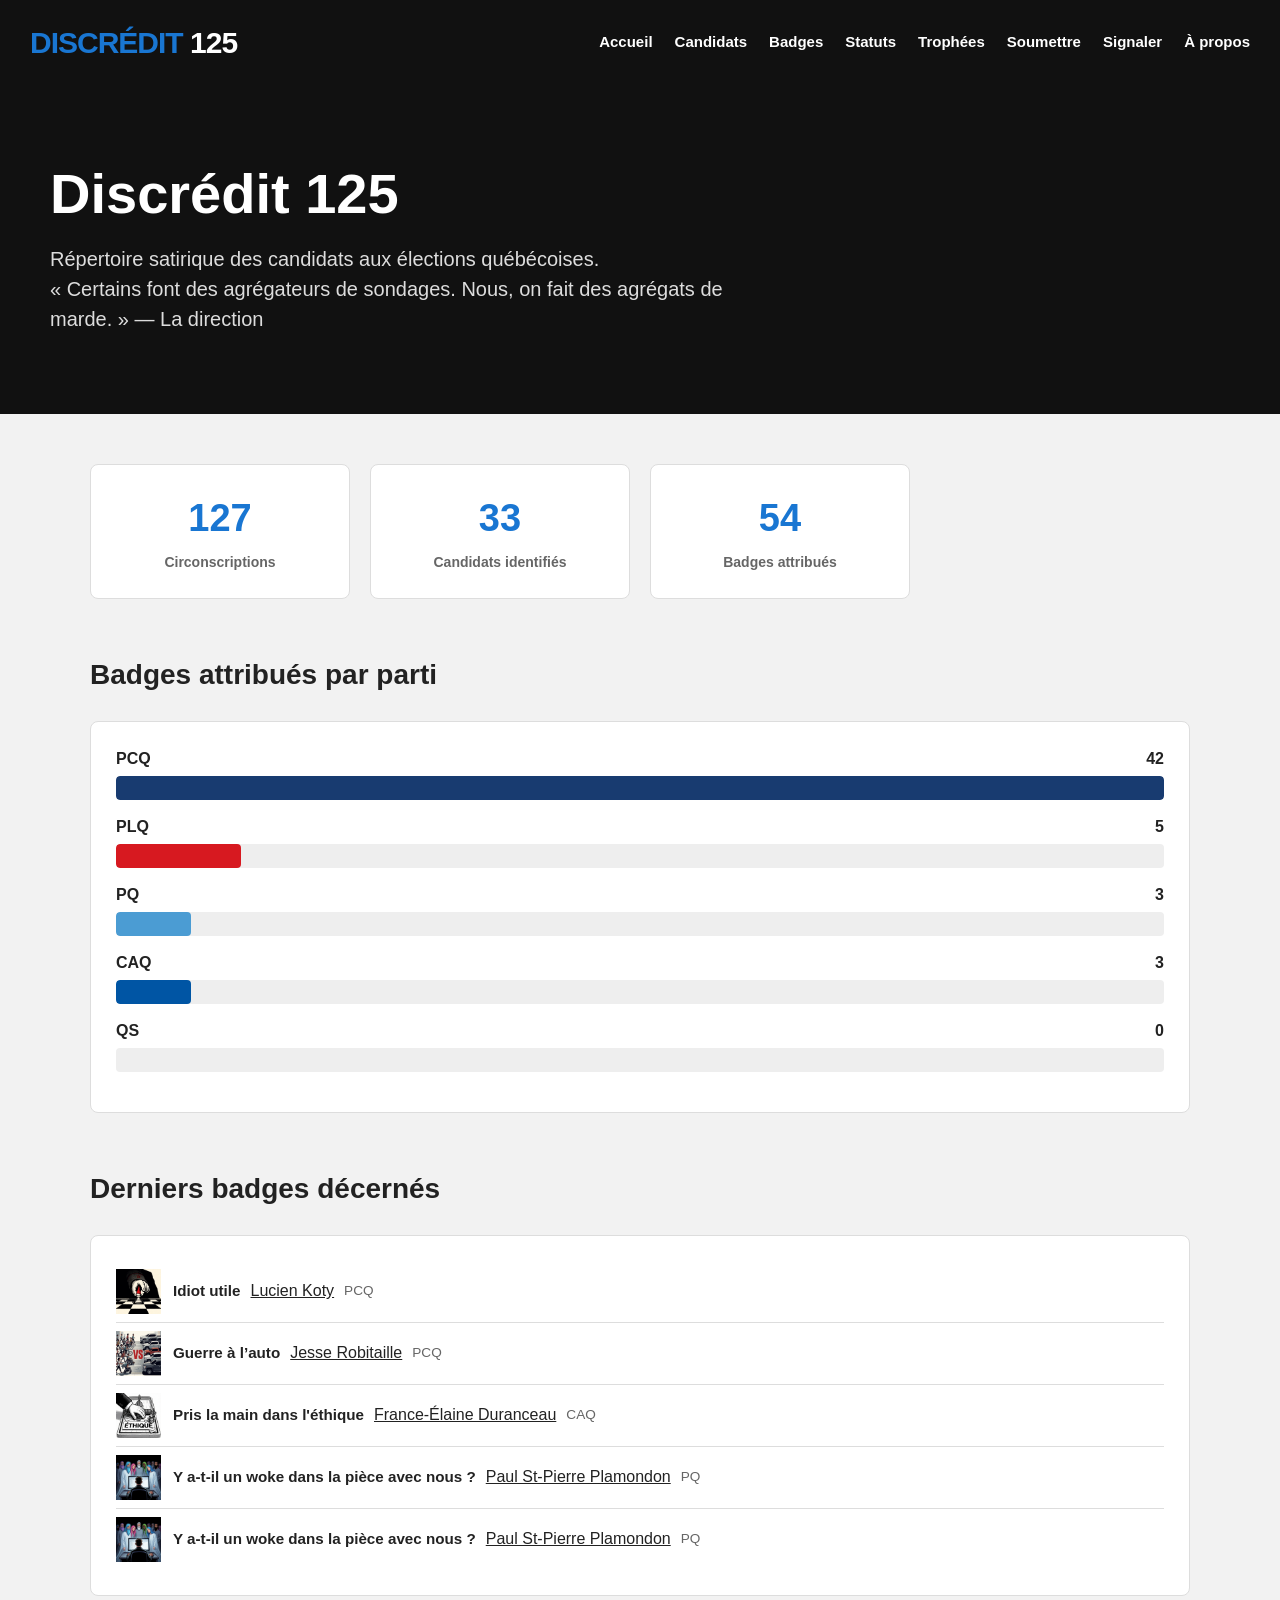
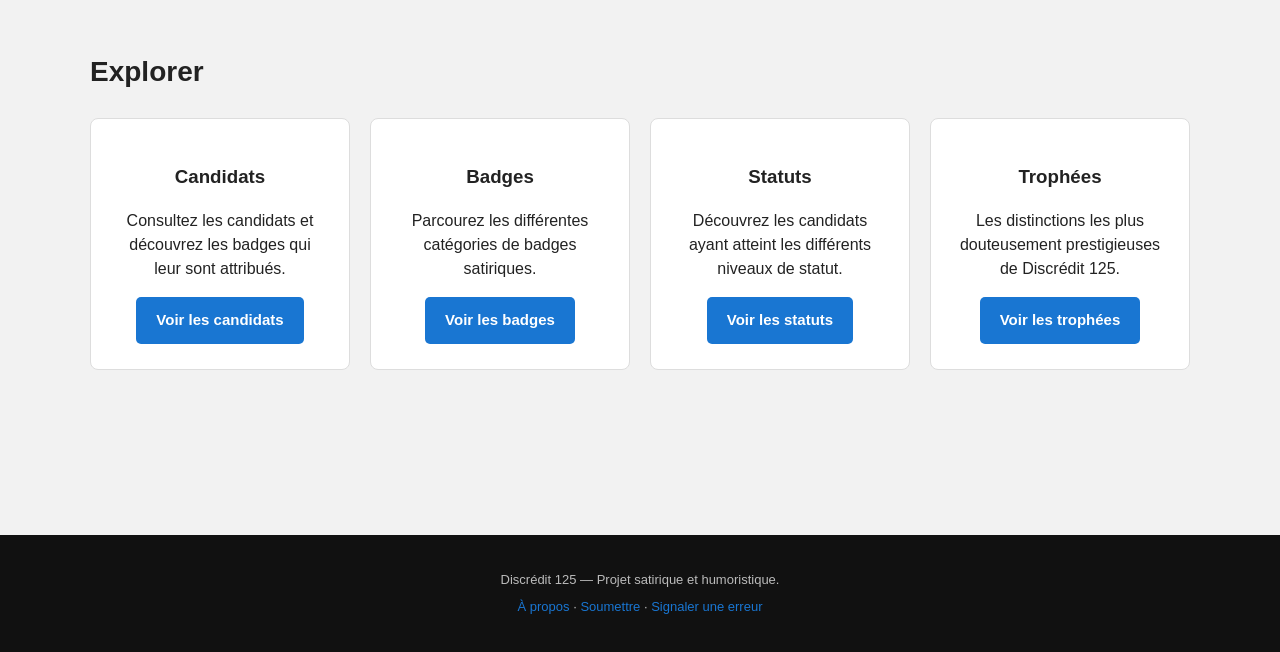
==== index.html @ d5fcb7d0 "Add files via upload" ====
<!DOCTYPE html>

<html lang="fr">

<head>
    <meta charset="UTF-8">
    <meta name="viewport" content="width=device-width, initial-scale=1.0">

    <title>Discrédit 125</title>

    <link rel="stylesheet" href="/styles.css">

    <style>

        .statut-modal {
            position: fixed;
            inset: 0;
            z-index: 1000;
            display: none;
            align-items: center;
            justify-content: center;
            padding: 20px;
            background: rgba(0, 0, 0, 0.75);
        }

        .statut-modal.active {
            display: flex;
        }

        .statut-modal-window {
            position: relative;
            width: min(1100px, 95vw);
            height: min(850px, 92vh);
            background: #fff;
            border-radius: 12px;
            overflow: hidden;
            box-shadow: 0 20px 60px rgba(0, 0, 0, 0.4);
        }

        .statut-modal-close {
            position: absolute;
            top: 10px;
            right: 10px;
            z-index: 10;
            width: 40px;
            height: 40px;
            border: none;
            border-radius: 50%;
            background: #fff;
            color: #111;
            font-size: 28px;
            line-height: 1;
            cursor: pointer;
            box-shadow: 0 2px 8px rgba(0, 0, 0, 0.25);
        }

        .statut-modal-close:hover {
            background: #eee;
        }

        #statut-modal-frame {
            width: 100%;
            height: 100%;
            border: none;
        }

        .hero-tagline {
            white-space: normal;
            overflow-wrap: anywhere;
        }

        /* DERNIERS BADGES */

        .recent-badge {
            display: flex;
            align-items: center;
            gap: 12px;
            padding: 8px 0;
            border-bottom: 1px solid #ddd;
        }

        .recent-badge:last-child {
            border-bottom: none;
        }

        .recent-badge-image {
            width: 45px;
            height: 45px;
            object-fit: contain;
            flex-shrink: 0;
            cursor: pointer;
        }

        .recent-badge-info {
            flex: 1;
            min-width: 0;
            display: flex;
            align-items: center;
            gap: 10px;
        }

        .recent-badge-name {
            font-weight: bold;
            font-size: 0.95rem;
            margin: 0;
            cursor: pointer;
        }

        .recent-badge-person {
            margin: 0;
        }

        .recent-badge-person a {
            cursor: pointer;
        }

        .recent-badge-party {
            color: #666;
            font-size: 0.85rem;
        }

        @media (max-width: 700px) {

            .statut-modal {
                padding: 10px;
            }

            .statut-modal-window {
                width: 100%;
                height: 95vh;
                border-radius: 8px;
            }

            .hero-tagline {
                white-space: normal;
                overflow-wrap: anywhere;
            }

            .recent-badge {
                gap: 10px;
            }

            .recent-badge-image {
                width: 40px;
                height: 40px;
            }

            .recent-badge-info {
                flex-wrap: wrap;
                gap: 3px 8px;
            }

        }

    </style>

</head>

<body>

<header class="site-header">

    <div class="header-inner">

        <a href="/" class="logo">
            DISCRÉDIT <span>125</span>
        </a>

        <nav class="main-nav">

            <a href="/">Accueil</a>
            <a href="/personnes.html">Candidats</a>
            <a href="/badges.html">Badges</a>
            <a href="/statuts.html">Statuts</a>
            <a href="/trophees.html">Trophées</a>
            <a href="/soumettre.html">Soumettre</a>
            <a href="/erreur.html">Signaler</a>
            <a href="/a-propos.html">À propos</a>

        </nav>

    </div>

</header>


<main>

<section class="hero">

    <div class="hero-inner">

        <h1>
            Discrédit <span>125</span>
        </h1>

        <p>
            Répertoire satirique des candidats aux élections québécoises.
        </p>

        <p class="hero-tagline">
            « Certains font des agrégateurs de sondages. Nous, on fait des agrégats de marde.&nbsp;» — La direction
        </p>

    </div>

</section>


<div class="container">

<section class="section">

    <div class="stats">

        <div class="stat-card">

            <div class="stat-number">
                127
            </div>

            <div class="stat-label">
                Circonscriptions
            </div>

        </div>


        <div class="stat-card">

            <div
                class="stat-number"
                id="candidate-count"
            >
                —
            </div>

            <div class="stat-label">
                Candidats identifiés
            </div>

        </div>


        <div class="stat-card">

            <div
                class="stat-number"
                id="badge-count"
            >
                —
            </div>

            <div class="stat-label">
                Badges attribués
            </div>

        </div>

    </div>

</section>


<section class="section">

    <h2 class="section-title">
        Badges attribués par parti
    </h2>

    <div class="chart-container">

        <div id="party-chart">
            Chargement des données…
        </div>

    </div>

</section>


<section class="section">

    <h2 class="section-title">
        Derniers badges décernés
    </h2>

    <div class="chart-container">

        <div id="recent-badges">
            Chargement des données…
        </div>

    </div>

</section>


<section class="section">

    <h2 class="section-title">
        Explorer
    </h2>


    <div class="stats">


        <div class="stat-card">

            <h3>
                Candidats
            </h3>

            <p>
                Consultez les candidats et découvrez les badges qui leur sont attribués.
            </p>

            <a
                href="/personnes.html"
                class="button"
            >
                Voir les candidats
            </a>

        </div>


        <div class="stat-card">

            <h3>
                Badges
            </h3>

            <p>
                Parcourez les différentes catégories de badges satiriques.
            </p>

            <a
                href="/badges.html"
                class="button"
            >
                Voir les badges
            </a>

        </div>


        <div class="stat-card">

            <h3>
                Statuts
            </h3>

            <p>
                Découvrez les candidats ayant atteint les différents niveaux de statut.
            </p>

            <a
                href="/statuts.html"
                class="button"
            >
                Voir les statuts
            </a>

        </div>


        <div class="stat-card">

            <h3>
                Trophées
            </h3>

            <p>
                Les distinctions les plus douteusement prestigieuses de Discrédit 125.
            </p>

            <a
                href="/trophees.html"
                class="button"
            >
                Voir les trophées
            </a>

        </div>


    </div>

</section>

</div>

</main>


<!-- FENÊTRE MODALE -->

<div
    id="statut-modal"
    class="statut-modal"
>

    <div class="statut-modal-window">

        <button
            id="statut-modal-close"
            class="statut-modal-close"
            aria-label="Fermer"
        >
            ×
        </button>

        <iframe
            id="statut-modal-frame"
            title="Détail du candidat"
        ></iframe>

    </div>

</div>


<footer>

    <p>
        Discrédit 125 — Projet satirique et humoristique.
    </p>

    <p>

        <a href="/a-propos.html">
            À propos
        </a>

        ·

        <a href="/soumettre.html">
            Soumettre
        </a>

        ·

        <a href="/erreur.html">
            Signaler une erreur
        </a>

    </p>

</footer>


<script>


/* =========================
   CHARGEMENT CSV
========================= */

async function chargerCSV(url) {

    const separateur =
        url.includes("?")
            ? "&"
            : "?";


    const urlFraiche =
        url +
        separateur +
        "t=" +
        Date.now();


    const response =
        await fetch(
            urlFraiche,
            {
                cache: "no-store"
            }
        );


    if (!response.ok) {

        throw new Error(
            "Impossible de charger " + url
        );

    }


    const texte =
        await response.text();


    return texte
        .replace(/^\uFEFF/, "")
        .trim()
        .split(/\r?\n/)
        .filter(
            ligne =>
                ligne.trim() !== ""
        );

}



function analyserCSV(lignes) {

    if (lignes.length === 0) {
        return [];
    }


    const entetes =
        lignes[0]
            .split(";")
            .map(
                entete =>
                    entete.trim()
            );


    return lignes
        .slice(1)
        .map(ligne => {

            const valeurs =
                ligne.split(";");


            const objet = {};


            entetes.forEach(
                (entete, index) => {

                    objet[entete] =
                        (
                            valeurs[index] || ""
                        ).trim();

                }
            );


            return objet;

        });

}



/* =========================
   STATUT GAME OVER
========================= */

function estGameOver(personne) {

    return (
        (
            personne.statut || ""
        )
            .trim()
            .toUpperCase()
            .includes("GAME OVER")
    );

}



/* =========================
   FENÊTRE MODALE
========================= */

function ouvrirPersonne(personneId) {

    if (!personneId) {
        return;
    }


    const modal =
        document.getElementById(
            "statut-modal"
        );


    const frame =
        document.getElementById(
            "statut-modal-frame"
        );


    frame.src =
        "/individus.html#" +
        encodeURIComponent(
            personneId
        );


    modal.classList.add(
        "active"
    );


    document.body.style.overflow =
        "hidden";

}



function fermerPersonne() {

    const modal =
        document.getElementById(
            "statut-modal"
        );


    const frame =
        document.getElementById(
            "statut-modal-frame"
        );


    modal.classList.remove(
        "active"
    );


    frame.src =
        "";


    document.body.style.overflow =
        "";

}



document
    .getElementById(
        "statut-modal-close"
    )
    .addEventListener(
        "click",
        fermerPersonne
    );


document
    .getElementById(
        "statut-modal"
    )
    .addEventListener(
        "click",
        function(event) {

            if (
                event.target === this
            ) {

                fermerPersonne();

            }

        }
    );


document.addEventListener(
    "keydown",
    function(event) {

        if (
            event.key === "Escape"
        ) {

            const modal =
                document.getElementById(
                    "statut-modal"
                );


            if (
                modal.classList.contains(
                    "active"
                )
            ) {

                fermerPersonne();

            }

        }

    }
);



/* =========================
   CHARGEMENT ACCUEIL
========================= */

async function chargerAccueil() {

    try {

        const [

            personnesLignes,
            badgesLignes,
            attributionsLignes,
            attributionSourcesLignes

        ] = await Promise.all([

            chargerCSV(
                "/data/personnes.csv"
            ),

            chargerCSV(
                "/data/badges.csv"
            ),

            chargerCSV(
                "/data/attributions.csv"
            ),

            chargerCSV(
                "/data/attributions_sources.csv"
            )

        ]);


        const personnes =
            analyserCSV(
                personnesLignes
            );


        const badges =
            analyserCSV(
                badgesLignes
            );


        const attributions =
            analyserCSV(
                attributionsLignes
            );


        const attributionSources =
            analyserCSV(
                attributionSourcesLignes
            );


        const personnesActives =
            personnes.filter(
                personne =>
                    !estGameOver(personne)
            );


        const personnesRetirees =
            personnes.filter(
                personne =>
                    estGameOver(personne)
            );


        const personnesIdentifieesIds =
            new Set();


        attributions.forEach(
            attribution => {

                const personneId =
                    (
                        attribution.personne_id || ""
                    ).trim();


                const badgeId =
                    (
                        attribution.badge_id || ""
                    ).trim();


                if (
                    personneId &&
                    badgeId
                ) {

                    personnesIdentifieesIds.add(
                        personneId
                    );

                }

            }
        );


        document.getElementById(
            "candidate-count"
        ).textContent =
            personnesIdentifieesIds.size;


        document.getElementById(
            "badge-count"
        ).textContent =
            new Set(
                attributions
                    .map(
                        attribution => {

                            const personneId =
                                (
                                    attribution.personne_id || ""
                                ).trim();


                            const badgeId =
                                (
                                    attribution.badge_id || ""
                                ).trim();


                            if (
                                !personneId ||
                                !badgeId
                            ) {

                                return null;

                            }


                            return (
                                personneId +
                                "|" +
                                badgeId
                            );

                        }
                    )
                    .filter(
                        valeur =>
                            valeur !== null
                    )
            ).size;


        afficherGraphiquePartis(
            personnesActives,
            attributions.filter(
                attribution => {

                    const personneId =
                        (
                            attribution.personne_id || ""
                        ).trim();


                    const badgeId =
                        (
                            attribution.badge_id || ""
                        ).trim();


                    return (
                        personneId &&
                        badgeId &&
                        personnesActives.some(
                            personne =>
                                (
                                    personne.personne_id || ""
                                ).trim() ===
                                personneId
                        )
                    );

                }
            )
        );


        afficherDerniersBadges(
            personnes,
            badges,
            attributionSources
        );


    } catch (erreur) {

        console.error(
            "Erreur accueil :",
            erreur
        );


        document.getElementById(
            "candidate-count"
        ).textContent =
            "—";


        document.getElementById(
            "badge-count"
        ).textContent =
            "—";


        document.getElementById(
            "party-chart"
        ).textContent =
            "Les statistiques sont temporairement indisponibles.";


        document.getElementById(
            "recent-badges"
        ).textContent =
            "Les derniers badges sont temporairement indisponibles.";

    }

}



/* =========================
   GRAPHIQUE DES PARTIS
========================= */

function afficherGraphiquePartis(
    personnes,
    attributions
) {

    const compteurs =
        {};


    personnes.forEach(
        personne => {

            const personneId =
                (
                    personne.personne_id || ""
                ).trim();


            if (personneId) {

                compteurs[personneId] =
                    0;

            }

        }
    );


    const badgesUniquesParPersonne =
        {};


    personnes.forEach(
        personne => {

            const personneId =
                (
                    personne.personne_id || ""
                ).trim();


            if (personneId) {

                badgesUniquesParPersonne[
                    personneId
                ] =
                    new Set();

            }

        }
    );


    attributions.forEach(
        attribution => {

            const personneId =
                (
                    attribution.personne_id || ""
                ).trim();


            const badgeId =
                (
                    attribution.badge_id || ""
                ).trim();


            if (
                Object.prototype.hasOwnProperty.call(
                    badgesUniquesParPersonne,
                    personneId
                ) &&
                badgeId
            ) {

                badgesUniquesParPersonne[
                    personneId
                ].add(
                    badgeId
                );

            }

        }
    );


    Object.keys(
        badgesUniquesParPersonne
    ).forEach(
        personneId => {

            compteurs[personneId] =
                badgesUniquesParPersonne[
                    personneId
                ].size;

        }
    );


    const parParti =
        {};


    personnes.forEach(
        personne => {

            const parti =
                (
                    personne.parti ||
                    "Autre"
                ).trim() ||
                "Autre";


            const personneId =
                (
                    personne.personne_id || ""
                ).trim();


            if (!parParti[parti]) {

                parParti[parti] =
                    0;

            }


            parParti[parti] +=
                compteurs[personneId] ||
                0;

        }
    );


    const conteneur =
        document.getElementById(
            "party-chart"
        );


    conteneur.innerHTML =
        "";


    const maximum =
        Math.max(
            ...Object.values(parParti),
            1
        );


    Object.entries(parParti)

        .sort(
            (a, b) =>
                b[1] - a[1]
        )

        .forEach(
            ([parti, total]) => {

                const ligne =
                    document.createElement(
                        "div"
                    );


                ligne.style.marginBottom =
                    "15px";


                const etiquette =
                    document.createElement(
                        "div"
                    );


                etiquette.style.display =
                    "flex";


                etiquette.style.justifyContent =
                    "space-between";


                etiquette.style.marginBottom =
                    "5px";


                etiquette.style.fontWeight =
                    "bold";


                const nomParti =
                    document.createElement(
                        "span"
                    );


                nomParti.textContent =
                    parti;


                const valeur =
                    document.createElement(
                        "span"
                    );


                valeur.textContent =
                    total;


                etiquette.appendChild(
                    nomParti
                );


                etiquette.appendChild(
                    valeur
                );


                const barreFond =
                    document.createElement(
                        "div"
                    );


                barreFond.style.width =
                    "100%";


                barreFond.style.height =
                    "24px";


                barreFond.style.background =
                    "#eeeeee";


                barreFond.style.borderRadius =
                    "4px";


                barreFond.style.overflow =
                    "hidden";


                const barre =
                    document.createElement(
                        "div"
                    );


                barre.style.width =
                    (
                        (total / maximum) *
                        100
                    ) + "%";


                barre.style.height =
                    "100%";


                barre.style.background =
                    getCouleurParti(
                        parti
                    );


                barre.style.borderRadius =
                    "4px";


                barreFond.appendChild(
                    barre
                );


                ligne.appendChild(
                    etiquette
                );


                ligne.appendChild(
                    barreFond
                );


                conteneur.appendChild(
                    ligne
                );

            }

        );

}



function getCouleurParti(parti) {

    switch (
        parti
            .trim()
            .toUpperCase()
    ) {

        case "CAQ":
            return "#0055a4";


        case "PLQ":
            return "#d71920";


        case "PQ":
            return "#4b9cd3";


        case "QS":
            return "#f58220";


        case "PCQ":
            return "#183b70";


        default:
            return "#777777";

    }

}



/* =========================
   DERNIERS BADGES
========================= */

function afficherDerniersBadges(
    personnes,
    badges,
    attributionSources
) {

    const conteneur =
        document.getElementById(
            "recent-badges"
        );


    const personnesIndex =
        {};


    personnes.forEach(
        personne => {

            const id =
                (
                    personne.personne_id || ""
                ).trim();


            if (id) {

                personnesIndex[id] =
                    personne;

            }

        }
    );


    const badgesIndex =
        {};


    badges.forEach(
        badge => {

            const id =
                (
                    badge.id || ""
                ).trim();


            if (id) {

                badgesIndex[id] =
                    badge;

            }

        }
    );


    const resultats =
        attributionSources

            .map(
                attribution => {

                    const personneId =
                        (
                            attribution.personne_id ||
                            ""
                        ).trim();


                    const badgeId =
                        (
                            attribution.badge_id ||
                            ""
                        ).trim();


                    const sourceId =
                        (
                            attribution.source_id ||
                            ""
                        ).trim();


                    const correspondance =
                        sourceId.match(
                            /^S(\d+)$/
                        );


                    if (
                        !correspondance
                    ) {

                        return null;

                    }


                    const personne =
                        personnesIndex[
                            personneId
                        ];


                    const badge =
                        badgesIndex[
                            badgeId
                        ];


                    if (
                        !personne ||
                        !badge
                    ) {

                        return null;

                    }


                    return {

                        personne:
                            personne,

                        badge:
                            badge,

                        numeroSource:
                            parseInt(
                                correspondance[1],
                                10
                            )

                    };

                }
            )

            .filter(
                resultat =>
                    resultat !== null
            )

            .sort(
                (a, b) =>
                    b.numeroSource -
                    a.numeroSource
            )

            .slice(
                0,
                5
            );


    conteneur.innerHTML =
        "";


    if (
        resultats.length === 0
    ) {

        conteneur.textContent =
            "Aucun badge récent à afficher.";

        return;

    }


    resultats.forEach(
        resultat => {

            const personne =
                resultat.personne;


            const badge =
                resultat.badge;


            const personneId =
                (
                    personne.personne_id || ""
                ).trim();


            const bloc =
                document.createElement(
                    "div"
                );


            bloc.className =
                "recent-badge";


            /*
                IMAGE DU BADGE
            */

            if (
                badge.image &&
                badge.image.trim()
            ) {

                const image =
                    document.createElement(
                        "img"
                    );


                image.className =
                    "recent-badge-image";


                image.src =
                    "/images/badges/" +
                    badge.image.trim();


                image.alt =
                    badge.nom ||
                    "";


                image.addEventListener(
                    "click",
                    function() {

                        ouvrirPersonne(
                            personneId
                        );

                    }
                );


                image.onerror =
                    function() {

                        this.style.display =
                            "none";

                    };


                bloc.appendChild(
                    image
                );

            }


            /*
                INFORMATIONS
            */

            const informations =
                document.createElement(
                    "div"
                );


            informations.className =
                "recent-badge-info";


            /*
                NOM DU BADGE
            */

            const nomBadge =
                document.createElement(
                    "div"
                );


            nomBadge.className =
                "recent-badge-name";


            nomBadge.textContent =
                badge.nom ||
                badge.id;


            nomBadge.addEventListener(
                "click",
                function() {

                    ouvrirPersonne(
                        personneId
                    );

                }
            );


            informations.appendChild(
                nomBadge
            );


            /*
                NOM DU CANDIDAT
            */

            const nomPersonne =
                document.createElement(
                    "div"
                );


            nomPersonne.className =
                "recent-badge-person";


            const lienPersonne =
                document.createElement(
                    "a"
                );


            lienPersonne.href =
                "#";


            lienPersonne.textContent =
                personne.nom ||
                "Candidat";


            lienPersonne.addEventListener(
                "click",
                function(event) {

                    event.preventDefault();


                    ouvrirPersonne(
                        personneId
                    );

                }
            );


            nomPersonne.appendChild(
                lienPersonne
            );


            informations.appendChild(
                nomPersonne
            );


            /*
                PARTI
            */

            const parti =
                document.createElement(
                    "div"
                );


            parti.className =
                "recent-badge-party";


            parti.textContent =
                personne.parti ||
                "";


            informations.appendChild(
                parti
            );


            bloc.appendChild(
                informations
            );


            conteneur.appendChild(
                bloc
            );

        }
    );

}



/* =========================
   DÉMARRAGE
========================= */

chargerAccueil();


</script>

</body>

</html>
---- styles.css ----
/* =========================================================
DISCRÉDIT 125
Feuille de styles principale
========================================================= */


/* =========================================================
VARIABLES
========================================================= */

:root {
    --noir: #111111;
    --noir-nav: #1c1c1c;

    --bleu-discredit: #1976d2;

    --fond: #f2f2f2;
    --blanc: #ffffff;

    --texte: #222222;
    --gris: #666666;
    --bordure: #dddddd;

    /* Couleurs des partis */
    --caq: #0055a4;
    --plq: #d71920;
    --pq: #4b9cd3;
    --qs: #f58220;
    --pcq: #183b70;
    --autre: #777777;
}


/* =========================================================
RESET
========================================================= */

* {
    box-sizing: border-box;
}

html {
    margin: 0;
    padding: 0;
}

body {
    margin: 0;
    padding: 0;
    background: var(--fond);
    color: var(--texte);
    font-family: Arial, Helvetica, sans-serif;
    line-height: 1.5;
}

img {
    max-width: 100%;
    display: block;
}

a {
    color: inherit;
}


/* =========================================================
HEADER / NAVIGATION
========================================================= */

.site-header {
    width: 100%;
    background: var(--noir);
    color: var(--blanc);
    padding: 20px 30px;
}

.header-inner {
    width: 100%;
    max-width: 1400px;
    margin: 0 auto;

    display: flex;
    align-items: center;
    justify-content: space-between;

    gap: 30px;
}

.logo {
    display: block;
    flex: 0 0 auto;

    color: var(--bleu-discredit);
    text-decoration: none;

    font-size: 30px;
    font-weight: 900;
    letter-spacing: -1px;

    white-space: nowrap;
}

.logo:hover {
    color: var(--bleu-discredit);
}

.logo span {
    color: var(--blanc);
}

.main-nav {
    display: flex;
    align-items: center;
    justify-content: flex-end;

    gap: 22px;
    margin-left: auto;

    flex: 0 1 auto;

    white-space: nowrap;
}

.main-nav a {
    display: block;
    flex: 0 0 auto;

    color: var(--blanc);
    text-decoration: none;

    font-size: 15px;
    font-weight: bold;

    white-space: nowrap;

    transition: color 0.2s ease;
}

.main-nav a:hover,
.main-nav a.active {
    color: var(--bleu-discredit);
}


/* =========================================================
STRUCTURE GÉNÉRALE
========================================================= */

.container {
    max-width: 1200px;
    margin: 0 auto;
    padding: 50px;
}

.page-header {
    margin-bottom: 35px;
}

.page-header h1 {
    margin: 0 0 10px;

    font-size: 42px;
    line-height: 1.1;
}

.page-header p {
    margin: 0 0 10px;

    color: var(--gris);
    font-size: 18px;
}

.page-header p:last-child {
    margin-bottom: 0;
}


/* =========================================================
HERO / ACCUEIL
========================================================= */

.hero {
    background: var(--noir);
    color: var(--blanc);

    padding: 80px 50px;
}

.hero-inner {
    max-width: 1200px;
    margin: 0 auto;
}

.hero h1 {
    margin: 0 0 20px;

    font-size: 56px;
    line-height: 1.05;
    font-weight: 900;
}

.hero p {
    max-width: 750px;
    margin: 0;

    color: #dddddd;
    font-size: 20px;
}


/* =========================================================
SECTIONS
========================================================= */

.section {
    margin-bottom: 55px;
}

.section-title {
    margin: 0 0 25px;

    font-size: 28px;
    font-weight: 800;
}


/* =========================================================
STATISTIQUES
========================================================= */

.stats {
    display: grid;
    grid-template-columns: repeat(4, 1fr);

    gap: 20px;
    margin-bottom: 45px;
}

.stat-card {
    background: var(--blanc);
    border: 1px solid var(--bordure);
    border-radius: 8px;

    padding: 25px;

    text-align: center;
}

.stat-number {
    margin-bottom: 5px;

    color: var(--bleu-discredit);
    font-size: 38px;
    font-weight: 900;
}

.stat-label {
    color: var(--gris);

    font-size: 14px;
    font-weight: bold;
}


/* =========================================================
GRAPHIQUES / BLOCS
========================================================= */

.chart-container {
    background: var(--blanc);
    border: 1px solid var(--bordure);
    border-radius: 8px;

    padding: 25px;
    margin-bottom: 30px;
}


/* =========================================================
BOUTONS
========================================================= */

.button,
.submit-button {
    display: inline-block;

    padding: 12px 20px;

    background: var(--bleu-discredit);
    color: var(--blanc);

    border: none;
    border-radius: 5px;

    text-decoration: none;

    font-family: inherit;
    font-size: 15px;
    font-weight: bold;

    cursor: pointer;

    transition:
        background 0.2s ease,
        transform 0.1s ease;
}

.button:hover,
.submit-button:hover {
    background: #125ea8;
}

.button:active,
.submit-button:active {
    transform: translateY(1px);
}

.button-secondary,
.secondary-button {
    display: inline-block;

    padding: 12px 20px;

    background: #e5e5e5;
    color: var(--texte);

    border: none;
    border-radius: 5px;

    text-decoration: none;

    font-family: inherit;
    font-size: 15px;
    font-weight: bold;

    cursor: pointer;

    transition:
        background 0.2s ease,
        transform 0.1s ease;
}

.button-secondary:hover,
.secondary-button:hover {
    background: #d5d5d5;
}

.button-secondary:active,
.secondary-button:active {
    transform: translateY(1px);
}


/* =========================================================
FILTRES
========================================================= */

.badge-controls {
    display: flex;
    align-items: center;

    gap: 15px;
    margin-bottom: 20px;
}

.badge-controls input,
.badge-controls select {
    min-height: 44px;

    padding: 10px 12px;

    background: var(--blanc);
    color: var(--texte);

    border: 1px solid var(--bordure);
    border-radius: 5px;

    font-family: inherit;
    font-size: 15px;
}

.badge-controls input {
    flex: 1;
}

.badge-controls select {
    min-width: 210px;
}

.badge-controls input:focus,
.badge-controls select:focus {
    outline: none;
    border-color: var(--bleu-discredit);
}


/* =========================================================
FILTRE CANDIDATS
========================================================= */

.candidate-filter-row {
    margin-bottom: 20px;
}

.candidate-filter-checkbox {
    display: inline-flex;
    align-items: center;

    gap: 8px;

    color: var(--texte);

    font-size: 14px;
    font-weight: bold;

    cursor: pointer;
}

.candidate-filter-checkbox input {
    width: 17px;
    height: 17px;

    cursor: pointer;
}


/* =========================================================
COMPTEURS
========================================================= */

.badge-count {
    margin-bottom: 20px;

    color: var(--gris);

    font-size: 14px;
    font-weight: bold;
}


/* =========================================================
GRILLE CANDIDATS
========================================================= */

.candidates-grid {
    display: grid;

    grid-template-columns: repeat(4, 1fr);

    gap: 25px;
}


/* =========================================================
CARTE CANDIDAT
========================================================= */

.candidate-card {
    position: relative;

    overflow: hidden;

    background: var(--blanc);

    border: 1px solid var(--bordure);
    border-radius: 8px;

    text-decoration: none;

    transition:
        transform 0.15s ease,
        box-shadow 0.15s ease;
}

.candidate-card:hover {
    transform: translateY(-3px);

    box-shadow:
        0 6px 18px rgba(0, 0, 0, 0.10);
}


/* =========================================================
COULEUR DU PARTI
========================================================= */

.candidate-card::before {
    content: "";

    position: absolute;

    top: 0;
    left: 0;
    right: 0;

    height: 6px;

    background: var(--autre);

    z-index: 2;
}

.candidate-card.CAQ::before {
    background: var(--caq);
}

.candidate-card.PLQ::before {
    background: var(--plq);
}

.candidate-card.PQ::before {
    background: var(--pq);
}

.candidate-card.QS::before {
    background: var(--qs);
}

.candidate-card.PCQ::before {
    background: var(--pcq);
}

.candidate-card.AUTRE::before {
    background: var(--autre);
}


/* =========================================================
PHOTO CANDIDAT
========================================================= */

.candidate-photo {
    width: 180px;
    height: 180px;

    margin: 0 auto;

    background: #eeeeee;

    overflow: hidden;
}

.candidate-photo img {
    width: 100%;
    height: 100%;

    object-fit: cover;
}

.candidate-no-photo {
    width: 180px;
    height: 180px;

    margin: 0 auto;

    background: #eeeeee;

    display: flex;
    align-items: center;
    justify-content: center;

    position: relative;

    overflow: hidden;
}

.candidate-no-photo .silhouette-head {
    position: absolute;

    width: 27%;
    aspect-ratio: 1 / 1;

    background: #aaaaaa;

    border-radius: 50%;

    top: 18%;
}

.candidate-no-photo .silhouette-body {
    position: absolute;

    width: 55%;
    height: 42%;

    background: #aaaaaa;

    border-radius: 50% 50% 0 0;

    bottom: 0;
}

.candidate-photo-placeholder {
    width: 180px;
    height: 180px;

    margin: 0 auto;

    background: #eeeeee;

    position: relative;

    overflow: hidden;
}

.candidate-photo-placeholder::before {
    content: "";

    position: absolute;

    width: 27%;
    aspect-ratio: 1 / 1;

    background: #aaaaaa;

    border-radius: 50%;

    top: 18%;
    left: 50%;

    transform: translateX(-50%);
}

.candidate-photo-placeholder::after {
    content: "";

    position: absolute;

    width: 55%;
    height: 42%;

    background: #aaaaaa;

    border-radius: 50% 50% 0 0;

    bottom: 0;
    left: 50%;

    transform: translateX(-50%);
}


/* =========================================================
PHOTO CANDIDAT + STATUT
========================================================= */

.candidate-photo-container {
    position: relative;

    width: 180px;
    height: 180px;

    margin: 0 auto;

    background: #eeeeee;

    overflow: hidden;
}

.candidate-photo-container .candidate-photo,
.candidate-photo-container .candidate-photo-placeholder {
    width: 180px;
    height: 180px;

    aspect-ratio: 1 / 1;
}

.candidates-grid .candidate-photo-container .candidate-status {
    position: absolute;

    top: 7px;
    right: 7px;

    width: 48px;
    height: 48px;

    max-width: none;

    object-fit: contain;

    z-index: 5;

    margin: 0;
}


/* =========================================================
INFORMATIONS CANDIDAT
========================================================= */

.candidate-info {
    padding: 18px;

    min-width: 0;
}

.candidate-name {
    margin: 0 0 7px;

    font-size: 19px;
    font-weight: 800;
    line-height: 1.2;

    overflow-wrap: anywhere;
    word-break: break-word;
}

.candidate-party {
    margin-bottom: 3px;

    color: var(--gris);

    font-size: 14px;
    font-weight: bold;
}

.candidate-riding {
    color: var(--gris);

    font-size: 13px;

    overflow-wrap: anywhere;
    word-break: break-word;
}


/* =========================================================
STATUT CANDIDAT — PAGE INDIVIDUELLE
========================================================= */

.candidate-profile-info .candidate-status {
    margin-top: 12px;
}

.candidate-profile-info .candidate-status img {
    width: 100%;
    max-width: 120px;
    height: auto;
}


/* =========================================================
BADGES DU CANDIDAT — CARTES DE LA GRILLE
========================================================= */

.candidate-badges {
    display: flex;
    flex-wrap: wrap;

    gap: 6px;

    min-width: 0;
}

.candidates-grid .candidate-badges img {
    width: 50px;
    height: 50px;

    object-fit: cover;

    border-radius: 3px;
}

.candidate-badge-card {
    width: 50px;

    background: var(--blanc);

    border: 1px solid var(--bordure);
    border-radius: 5px;

    padding: 2px;

    text-decoration: none;

    transition:
        transform 0.15s ease,
        box-shadow 0.15s ease;
}

.candidate-badge-card:hover {
    transform: translateY(-2px);

    box-shadow:
        0 3px 8px rgba(0, 0, 0, 0.10);
}

.candidate-badge-card img {
    width: 100%;

    aspect-ratio: 1 / 1;

    object-fit: cover;

    border-radius: 3px;
}

.candidate-badge-card h4,
.candidate-badge-card p {
    display: none;
}

.candidate-badge-count {
    margin-top: 7px;

    color: var(--bleu-discredit);

    font-size: 11px;
    font-weight: bold;
}

.candidate-link {
    display: inline-block;

    margin-top: 7px;

    color: var(--bleu-discredit);

    font-size: 11px;
    font-weight: bold;
}


/* =========================================================
PAGE DÉTAIL CANDIDAT
========================================================= */

.back-link {
    display: inline-block;

    margin-bottom: 25px;

    color: var(--bleu-discredit);

    text-decoration: none;

    font-size: 14px;
    font-weight: bold;
}

.back-link:hover {
    text-decoration: underline;
}

.candidate-profile {
    display: grid;

    grid-template-columns: 120px 1fr;

    gap: 25px;

    margin-bottom: 50px;

    align-items: start;
}

.candidate-profile-photo {
    width: 120px;
    height: 120px;

    background: #eeeeee;

    border-radius: 8px;

    overflow: hidden;
}

.candidate-profile-photo img {
    width: 120px;
    height: 120px;

    object-fit: cover;
}

.candidate-profile-photo .candidate-photo-placeholder {
    width: 120px;
    height: 120px;

    aspect-ratio: 1 / 1;

    margin: 0;
}

.candidate-profile-info {
    padding-top: 5px;
}

.candidate-profile-info h2 {
    margin: 0 0 10px;

    font-size: 34px;
    line-height: 1.15;

    overflow-wrap: anywhere;
}

.candidate-profile-info .candidate-party {
    font-size: 16px;
}

.candidate-profile-info .candidate-riding {
    font-size: 15px;
}


/* =========================================================
SECTION BADGES CANDIDAT — PAGE INDIVIDUELLE
========================================================= */

.candidate-section {
    margin-bottom: 45px;
}

.candidate-section h3 {
    margin: 0 0 20px;

    font-size: 25px;
}

.candidate-profile + .candidate-section .candidate-badges {
    gap: 10px;
}

.candidate-profile + .candidate-section .candidate-badge-card {
    width: 105px;

    background: var(--blanc);

    border: 1px solid var(--bordure);
    border-radius: 7px;

    padding: 4px;

    text-decoration: none;

    transition:
        transform 0.15s ease,
        box-shadow 0.15s ease;
}

.candidate-profile + .candidate-section .candidate-badge-card:hover {
    transform: translateY(-3px);

    box-shadow:
        0 5px 15px rgba(0, 0, 0, 0.10);
}

.candidate-profile + .candidate-section .candidate-badge-card img {
    width: 97px;
    height: 97px;

    aspect-ratio: 1 / 1;

    object-fit: cover;

    border-radius: 5px;
}

.candidate-profile + .candidate-section .candidate-badge-card h4 {
    display: block;

    margin: 7px 3px 3px;

    font-size: 13px;
    line-height: 1.2;

    overflow-wrap: anywhere;
    word-break: break-word;
}

.candidate-profile + .candidate-section .candidate-badge-card p {
    display: block;

    margin: 0 3px 5px;

    color: var(--gris);

    font-size: 11px;
    line-height: 1.3;

    overflow-wrap: anywhere;
    word-break: break-word;
}


/* =========================================================
SOURCES
========================================================= */

.candidate-source {
    padding: 15px 0;

    border-bottom: 1px solid var(--bordure);
}

.candidate-source:last-child {
    border-bottom: none;
}

.candidate-source a {
    color: var(--bleu-discredit);

    font-weight: bold;

    text-decoration: none;

    overflow-wrap: anywhere;
    word-break: break-word;
}

.candidate-source a:hover {
    text-decoration: underline;
}

.candidate-source-date {
    margin-top: 4px;

    color: var(--gris);

    font-size: 12px;
}


/* =========================================================
GRILLE BADGES
========================================================= */

.badges {
    display: grid;

    grid-template-columns:
        repeat(6, minmax(0, 1fr));

    gap: 18px;
}

.badge-card {
    position: relative;

    min-width: 0;

    background: var(--blanc);

    border: 1px solid var(--bordure);
    border-radius: 8px;

    overflow: hidden;

    text-decoration: none;

    transition:
        transform 0.15s ease,
        box-shadow 0.15s ease;
}

.badge-card:hover {
    transform: translateY(-3px);

    box-shadow:
        0 6px 18px rgba(0, 0, 0, 0.10);
}

.badge-image {
    width: 100%;

    aspect-ratio: 1 / 1;

    background: #eeeeee;

    overflow: hidden;
}

.badge-image img {
    width: 100%;
    height: 100%;

    object-fit: cover;
}

.badge-content {
    padding: 13px;

    min-width: 0;
}

.badge-content h3 {
    margin: 0 0 6px;

    font-size: 16px;
    line-height: 1.2;

    overflow-wrap: anywhere;
    word-break: break-word;

    white-space: normal;
}

.badge-category {
    color: var(--gris);

    font-size: 12px;
    font-weight: bold;

    overflow-wrap: anywhere;
    word-break: break-word;

    white-space: normal;
}


/* =========================================================
PAGE DÉTAIL BADGE
========================================================= */

.badge-detail {
    display: grid;

    grid-template-columns: 300px 1fr;

    gap: 40px;

    margin-bottom: 50px;
}

.badge-detail-image {
    width: 100%;

    border-radius: 8px;

    overflow: hidden;
}

.badge-detail-image img {
    width: 100%;

    aspect-ratio: 1 / 1;

    object-fit: cover;
}

.badge-detail-info {
    min-width: 0;
}

.badge-detail-info h1 {
    margin: 0 0 10px;

    font-size: 38px;
    line-height: 1.1;

    overflow-wrap: anywhere;
    word-break: break-word;
}

.badge-detail-category {
    margin-bottom: 20px;

    color: var(--gris);

    font-size: 14px;
    font-weight: bold;

    overflow-wrap: anywhere;
    word-break: break-word;
}

.badge-detail-description {
    font-size: 17px;
    line-height: 1.7;

    overflow-wrap: anywhere;
    word-break: break-word;
}


/* =========================================================
CANDIDATS ASSOCIÉS À UN BADGE
========================================================= */

.badge-candidates {
    display: grid;

    grid-template-columns: repeat(4, 1fr);

    gap: 25px;
}


/* =========================================================
MESSAGES
========================================================= */

.message {
    padding: 15px 18px;

    margin-bottom: 20px;

    border-radius: 6px;

    font-size: 14px;
}

.message-info {
    background: #e7f1fb;

    border: 1px solid #b8d5ef;

    color: #174d7a;
}

.message-warning {
    background: #fff7df;

    border: 1px solid #ead58a;

    color: #705d14;
}

.message-error {
    background: #fdeaea;

    border: 1px solid #e7b5b5;

    color: #8a2222;
}

.message-success {
    background: #e9f6ea;

    border: 1px solid #b7dcb9;

    color: #28612b;
}


/* =========================================================
FORMULAIRES
========================================================= */

.form-card {
    max-width: 850px;

    margin: 0 auto;

    padding: 35px;

    background: var(--blanc);

    border: 1px solid var(--bordure);
    border-radius: 8px;
}

.form-group {
    margin-bottom: 20px;
}

.form-group label {
    display: block;

    margin-bottom: 7px;

    font-size: 14px;
    font-weight: bold;
}

.form-group input,
.form-group textarea,
.form-group select {
    width: 100%;

    padding: 12px;

    background: var(--blanc);

    border: 1px solid var(--bordure);
    border-radius: 5px;

    color: var(--texte);

    font-family: inherit;
    font-size: 15px;
}

.form-group textarea {
    min-height: 150px;

    resize: vertical;
}

.form-group input:focus,
.form-group textarea:focus,
.form-group select:focus {
    outline: none;

    border-color: var(--bleu-discredit);
}

.form-group small {
    display: block;

    margin-top: 6px;

    color: var(--gris);

    font-size: 12px;
}

.checkbox-group {
    display: flex;
    align-items: flex-start;

    gap: 10px;

    margin: 25px 0;

    font-size: 13px;
}

.checkbox-group input {
    width: 17px;
    height: 17px;

    margin-top: 2px;

    flex-shrink: 0;

    cursor: pointer;
}

.checkbox-group label {
    cursor: pointer;
}

.confirmation {
    padding: 25px;

    background: #e9f6ea;

    border: 1px solid #b7dcb9;

    border-radius: 8px;
}

.confirmation h2 {
    margin-top: 0;
}

.confirmation p:last-of-type {
    margin-bottom: 25px;
}


/* =========================================================
À PROPOS / BLOCS DE CONTENU
========================================================= */

.content-box,
.content-card {
    background: var(--blanc);

    border: 1px solid var(--bordure);
    border-radius: 8px;

    padding: 30px;

    margin-bottom: 25px;
}

.content-box h2,
.content-card h2 {
    margin-top: 0;

    font-size: 25px;
}

.content-box h3,
.content-card h3 {
    font-size: 20px;
}

.content-box p:last-child,
.content-card p:last-child {
    margin-bottom: 0;
}

.content-box li,
.content-card li {
    margin-bottom: 8px;
}

.notice-box {
    margin: 30px 0;

    padding: 18px 20px;

    background: #f7f7f7;

    border-left: 4px solid var(--bleu-discredit);
}

.notice-box p {
    margin: 0;
}

.about-actions {
    display: flex;

    flex-wrap: wrap;

    gap: 12px;

    margin-top: 35px;
}


/* =========================================================
TROPHÉES — CHAMPIONS EX ÆQUO
========================================================= */

.trophy-champions {
    display: grid;

    grid-template-columns:
        repeat(3, minmax(0, 1fr));

    gap: 25px;

    margin-top: 20px;
}

.trophy-champions .candidate-card {
    width: 100%;
}

.trophy-champions .candidate-photo-container {
    width: 180px;
    height: 180px;
}

.trophy-champions .candidate-photo,
.trophy-champions .candidate-photo-placeholder {
    width: 180px;
    height: 180px;

    object-fit: cover;
}

.trophy-champions .candidate-info {
    padding: 12px;
}

.trophy-champions .candidate-info h3 {
    margin: 0 0 6px;
}

.trophy-tie-message {
    margin: 0 0 20px;

    color: var(--gris);

    font-weight: bold;
}


/* =========================================================
TROPHÉES — COULEURS PARTIS
========================================================= */

.trophy-champions .candidate-card.CAQ::before {
    background: var(--caq);
}

.trophy-champions .candidate-card.PLQ::before {
    background: var(--plq);
}

.trophy-champions .candidate-card.PQ::before {
    background: var(--pq);
}

.trophy-champions .candidate-card.QS::before {
    background: var(--qs);
}

.trophy-champions .candidate-card.PCQ::before {
    background: var(--pcq);
}


/* =========================================================
FOOTER
========================================================= */

footer {
    margin-top: 60px;

    padding: 35px 50px;

    background: var(--noir);

    color: #bbbbbb;

    text-align: center;

    font-size: 13px;
}

footer p {
    margin: 0 0 8px;
}

footer p:last-child {
    margin-bottom: 0;
}

footer a {
    color: var(--bleu-discredit);

    text-decoration: none;
}

footer a:hover {
    text-decoration: underline;
}


/* =========================================================
RESPONSIVE — TABLETTE
========================================================= */

@media (max-width: 1150px) {

    .site-header {
        padding: 20px 25px;
    }

    .header-inner {
        gap: 20px;
    }

    .logo {
        font-size: 28px;
    }

    .main-nav {
        gap: 16px;
    }

    .main-nav a {
        font-size: 14px;
    }
}


@media (max-width: 1000px) {

    .site-header {
        padding: 20px 30px;
    }

    .header-inner {
        align-items: flex-start;
    }

    .main-nav {
        justify-content: flex-end;

        gap: 14px;
    }

    .container {
        padding: 40px 30px;
    }

    .hero {
        padding: 60px 30px;
    }

    .hero h1 {
        font-size: 46px;
    }

    .stats {
        grid-template-columns: repeat(2, 1fr);
    }

    .candidates-grid {
        grid-template-columns: repeat(3, minmax(0, 1fr));
    }

    .badges {
        grid-template-columns:
            repeat(5, minmax(0, 1fr));
    }

    .badge-candidates {
        grid-template-columns: repeat(3, minmax(0, 1fr));
    }

    .badge-detail {
        grid-template-columns: 250px 1fr;
    }
}


/* =========================================================
RESPONSIVE — PETIT ÉCRAN
========================================================= */

@media (max-width: 800px) {

    .site-header {
        padding: 18px 20px;
    }

    .header-inner {
        flex-direction: column;
        align-items: stretch;
        gap: 18px;
    }

    .logo {
        font-size: 27px;
    }

    .main-nav {
        width: 100%;

        margin-left: 0;

        display: grid;

        grid-template-columns: repeat(2, minmax(0, 1fr));

        gap: 10px;

        white-space: normal;
    }

    .main-nav a {
        white-space: normal;

        font-size: 14px;

        padding: 4px 0;
    }

    .container {
        padding: 30px 20px;
    }

    .page-header h1 {
        font-size: 34px;
    }

    .hero {
        padding: 45px 20px;
    }

    .hero h1 {
        font-size: 38px;
    }

    .hero p {
        font-size: 17px;
    }

    .badge-controls {
        flex-direction: column;

        align-items: stretch;
    }

    .badge-controls input,
    .badge-controls select {
        width: 100%;
    }

    .badge-controls select {
        min-width: 0;
    }

    .candidates-grid {
        grid-template-columns: repeat(2, minmax(0, 1fr));

        gap: 15px;
    }

    .badges {
        grid-template-columns:
            repeat(3, minmax(0, 1fr));

        gap: 12px;
    }

    .badge-candidates {
        grid-template-columns: repeat(2, minmax(0, 1fr));

        gap: 15px;
    }

    .candidate-photo,
    .candidate-photo-placeholder,
    .candidate-no-photo {
        width: 150px;
        height: 150px;
    }

    .candidate-photo-container {
        width: 150px;
        height: 150px;
    }

    .candidate-photo-container .candidate-photo,
    .candidate-photo-container .candidate-photo-placeholder {
        width: 150px;
        height: 150px;
    }

    .candidates-grid .candidate-photo-container .candidate-status {
        width: 42px;
        height: 42px;

        top: 6px;
        right: 6px;
    }

    .candidate-info {
        padding: 13px;
    }

    .candidate-name {
        font-size: 17px;
    }

    .candidate-party {
        font-size: 13px;
    }

    .candidate-riding {
        font-size: 12px;
    }

    .candidate-profile {
        grid-template-columns: 1fr;

        gap: 18px;
    }

    .candidate-profile-photo {
        width: 120px;
        height: 120px;

        margin: 0 auto;
    }

    .candidate-profile-photo img,
    .candidate-profile-photo .candidate-photo-placeholder {
        width: 120px;
        height: 120px;
    }

    .candidate-profile-info {
        text-align: center;
    }

    .candidate-profile-info .candidate-status img {
        margin: 0 auto;
    }

    .candidate-badges {
        justify-content: center;
    }

    .candidate-profile + .candidate-section .candidate-badges {
        justify-content: center;
    }

    .badge-detail {
        grid-template-columns: 1fr;

        gap: 25px;
    }

    .badge-detail-image {
        max-width: 280px;

        margin: 0 auto;
    }

    .badge-detail-info {
        text-align: center;
    }

    .form-card {
        padding: 22px;
    }

    .trophy-champions {
        grid-template-columns:
            repeat(2, minmax(0, 1fr));

        gap: 15px;
    }
}


/* =========================================================
RESPONSIVE — TÉLÉPHONE
========================================================= */

@media (max-width: 500px) {

    .site-header {
        padding: 16px;
    }

    .logo {
        font-size: 24px;
    }

    .main-nav {
        grid-template-columns: repeat(2, minmax(0, 1fr));

        gap: 7px 14px;
    }

    .main-nav a {
        font-size: 13px;
    }

    .container {
        padding: 24px 16px;
    }

    .page-header {
        margin-bottom: 25px;
    }

    .page-header h1 {
        font-size: 29px;
    }

    .page-header p {
        font-size: 15px;
    }

    .hero {
        padding: 38px 16px;
    }

    .hero h1 {
        font-size: 32px;
    }

    .hero p {
        font-size: 16px;
    }

    .stats {
        grid-template-columns: 1fr;

        gap: 12px;
    }

    .stat-card {
        padding: 20px;
    }

    .stat-number {
        font-size: 34px;
    }

    .candidates-grid {
        grid-template-columns: repeat(2, minmax(0, 1fr));

        gap: 12px;
    }

    .candidate-photo,
    .candidate-photo-placeholder,
    .candidate-no-photo {
        width: min(150px, 100%);
        height: auto;
        aspect-ratio: 1 / 1;
    }

    .candidate-photo-container {
        width: min(150px, 100%);
        height: auto;
        aspect-ratio: 1 / 1;
    }

    .candidate-photo-container .candidate-photo,
    .candidate-photo-container .candidate-photo-placeholder {
        width: 100%;
        height: 100%;
    }

    .candidates-grid .candidate-photo-container .candidate-status {
        width: 38px;
        height: 38px;

        top: 5px;
        right: 5px;
    }

    .candidate-info {
        padding: 11px;
    }

    .candidate-name {
        font-size: 16px;
        line-height: 1.15;
    }

    .candidate-party {
        font-size: 12px;
    }

    .candidate-riding {
        font-size: 11px;
        line-height: 1.25;
    }

    .badges {
        grid-template-columns:
            repeat(2, minmax(0, 1fr));

        gap: 12px;
    }

    .badge-content {
        padding: 11px;
    }

    .badge-content h3 {
        font-size: 15px;
    }

    .badge-category {
        font-size: 11px;
    }

    .badge-candidates {
        grid-template-columns: repeat(2, minmax(0, 1fr));

        gap: 12px;
    }

    .candidate-profile-info h2 {
        font-size: 26px;
    }

    .candidate-profile + .candidate-section .candidate-badge-card {
        width: 90px;
    }

    .candidate-profile + .candidate-section .candidate-badge-card img {
        width: 82px;
        height: 82px;
    }

    .content-box,
    .content-card {
        padding: 18px;
    }

    .content-box h2,
    .content-card h2 {
        font-size: 21px;
    }

    .content-box h3,
    .content-card h3 {
        font-size: 18px;
    }

    .form-card {
        padding: 18px;
    }

    .about-actions {
        flex-direction: column;
    }

    .about-actions .button,
    .about-actions .submit-button,
    .about-actions .secondary-button,
    .about-actions .button-secondary {
        width: 100%;

        text-align: center;
    }

    footer {
        padding: 25px 16px;
    }

    .trophy-champions {
        grid-template-columns: 1fr;

        gap: 15px;
    }
}


/* =========================================================
RESPONSIVE — TRÈS PETIT TÉLÉPHONE
========================================================= */

@media (max-width: 360px) {

    .container {
        padding-left: 12px;
        padding-right: 12px;
    }

    .candidates-grid {
        gap: 8px;
    }

    .candidate-photo,
    .candidate-photo-placeholder,
    .candidate-no-photo {
        width: min(115px, 100%);
        height: auto;
        aspect-ratio: 1 / 1;
    }

    .candidate-photo-container {
        width: min(115px, 100%);
        height: auto;
        aspect-ratio: 1 / 1;
    }

    .candidate-photo-container .candidate-photo,
    .candidate-photo-container .candidate-photo-placeholder {
        width: 100%;
        height: 100%;
    }

    .candidate-name {
        font-size: 15px;
    }

    .candidate-info {
        padding: 9px;
    }

    .candidates-grid .candidate-photo-container .candidate-status {
        width: 34px;
        height: 34px;
    }
}
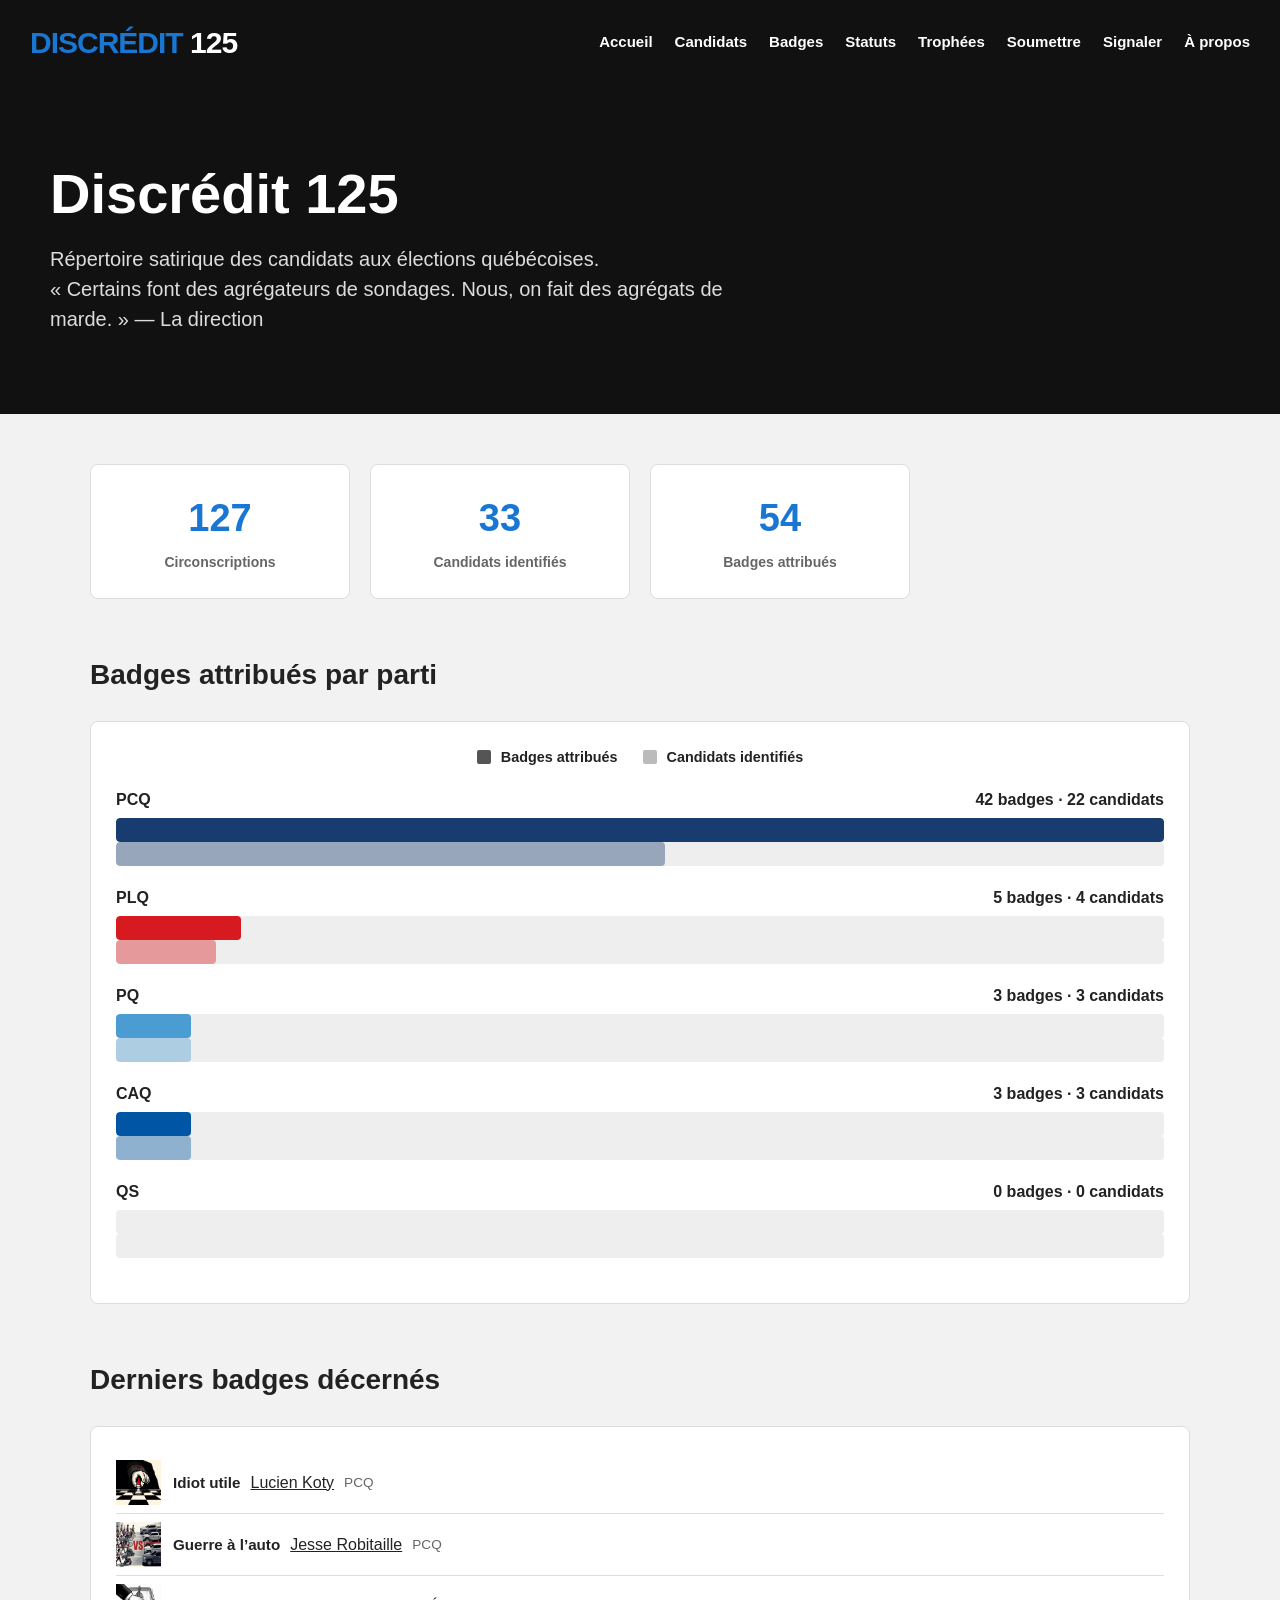
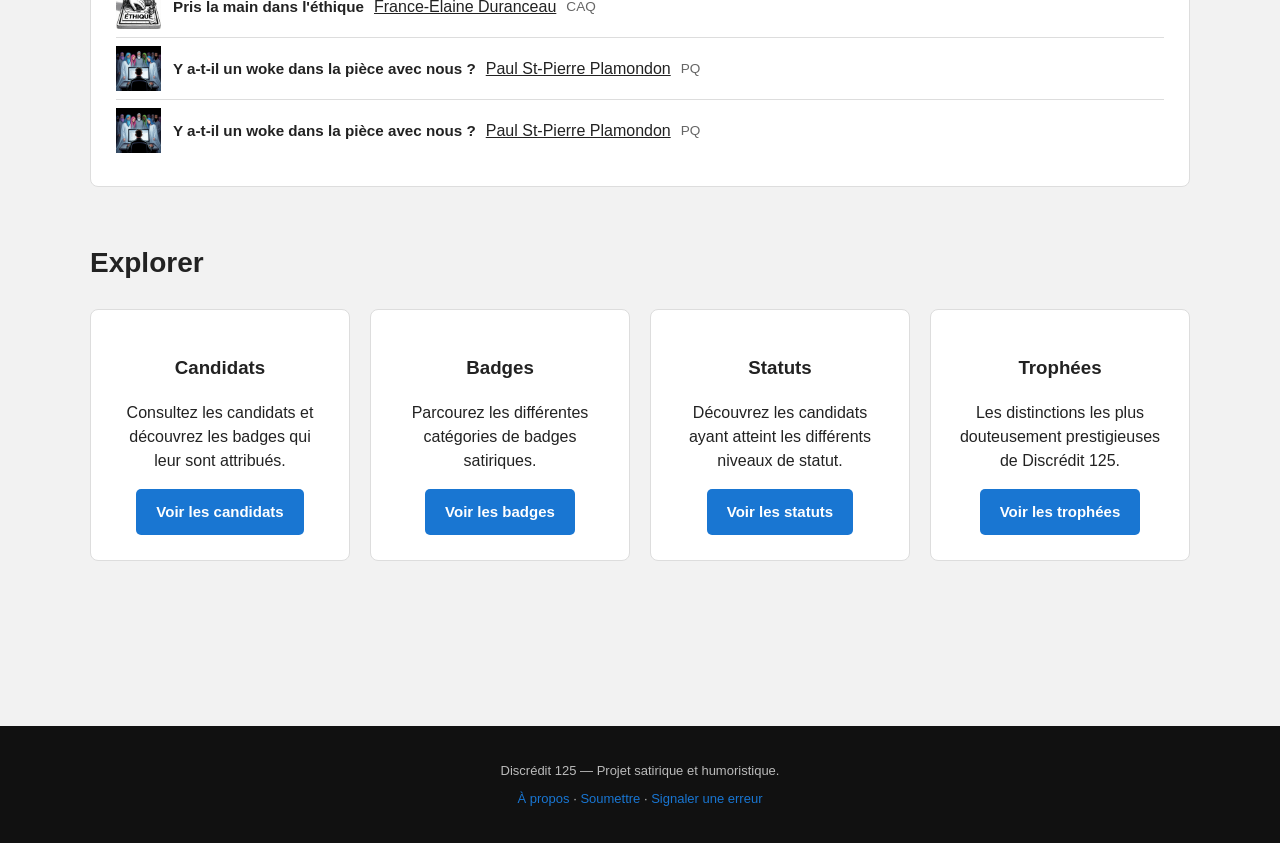
==== commit 5cd063db: "Add files via upload" ====
--- a/index.html
+++ b/index.html
@@ -270,6 +270,29 @@
 
     <div class="chart-container">
 
+        <div
+            style="
+                display:flex;
+                justify-content:center;
+                gap:25px;
+                margin-bottom:20px;
+                font-size:0.9rem;
+                font-weight:bold;
+            "
+        >
+
+            <span>
+                <span style="display:inline-block;width:14px;height:14px;background:#555;margin-right:6px;vertical-align:-2px;border-radius:2px;"></span>
+                Badges attribués
+            </span>
+
+            <span>
+                <span style="display:inline-block;width:14px;height:14px;background:#555;opacity:0.4;margin-right:6px;vertical-align:-2px;border-radius:2px;"></span>
+                Candidats identifiés
+            </span>
+
+        </div>
+
         <div id="party-chart">
             Chargement des données…
         </div>
@@ -774,14 +797,11 @@
             );
 
 
-        const personnesRetirees =
-            personnes.filter(
-                personne =>
-                    estGameOver(personne)
-            );
-
-
         const personnesIdentifieesIds =
+            new Set();
+
+
+        const badgesAttribuesUniques =
             new Set();
 
 
@@ -801,15 +821,25 @@
 
 
                 if (
-                    personneId &&
+                    !personneId ||
+                    !badgeId
+                ) {
+
+                    return;
+
+                }
+
+
+                personnesIdentifieesIds.add(
+                    personneId
+                );
+
+
+                badgesAttribuesUniques.add(
+                    personneId +
+                    "|" +
                     badgeId
-                ) {
-
-                    personnesIdentifieesIds.add(
-                        personneId
-                    );
-
-                }
+                );
 
             }
         );
@@ -824,79 +854,12 @@
         document.getElementById(
             "badge-count"
         ).textContent =
-            new Set(
-                attributions
-                    .map(
-                        attribution => {
-
-                            const personneId =
-                                (
-                                    attribution.personne_id || ""
-                                ).trim();
-
-
-                            const badgeId =
-                                (
-                                    attribution.badge_id || ""
-                                ).trim();
-
-
-                            if (
-                                !personneId ||
-                                !badgeId
-                            ) {
-
-                                return null;
-
-                            }
-
-
-                            return (
-                                personneId +
-                                "|" +
-                                badgeId
-                            );
-
-                        }
-                    )
-                    .filter(
-                        valeur =>
-                            valeur !== null
-                    )
-            ).size;
+            badgesAttribuesUniques.size;
 
 
         afficherGraphiquePartis(
             personnesActives,
-            attributions.filter(
-                attribution => {
-
-                    const personneId =
-                        (
-                            attribution.personne_id || ""
-                        ).trim();
-
-
-                    const badgeId =
-                        (
-                            attribution.badge_id || ""
-                        ).trim();
-
-
-                    return (
-                        personneId &&
-                        badgeId &&
-                        personnesActives.some(
-                            personne =>
-                                (
-                                    personne.personne_id || ""
-                                ).trim() ===
-                                personneId
-                        )
-                    );
-
-                }
-            )
+            attributions
         );
 
 
@@ -952,30 +915,6 @@
     personnes,
     attributions
 ) {
-
-    const compteurs =
-        {};
-
-
-    personnes.forEach(
-        personne => {
-
-            const personneId =
-                (
-                    personne.personne_id || ""
-                ).trim();
-
-
-            if (personneId) {
-
-                compteurs[personneId] =
-                    0;
-
-            }
-
-        }
-    );
-
 
     const badgesUniquesParPersonne =
         {};
@@ -1038,20 +977,6 @@
     );
 
 
-    Object.keys(
-        badgesUniquesParPersonne
-    ).forEach(
-        personneId => {
-
-            compteurs[personneId] =
-                badgesUniquesParPersonne[
-                    personneId
-                ].size;
-
-        }
-    );
-
-
     const parParti =
         {};
 
@@ -1076,14 +1001,36 @@
             if (!parParti[parti]) {
 
                 parParti[parti] =
-                    0;
+                    {
+                        badges: 0,
+                        candidats: 0
+                    };
 
             }
 
 
-            parParti[parti] +=
-                compteurs[personneId] ||
-                0;
+            const nombreBadges =
+                badgesUniquesParPersonne[
+                    personneId
+                ]
+                    ? badgesUniquesParPersonne[
+                        personneId
+                    ].size
+                    : 0;
+
+
+            if (
+                nombreBadges > 0
+            ) {
+
+                parParti[parti].candidats +=
+                    1;
+
+            }
+
+
+            parParti[parti].badges +=
+                nombreBadges;
 
         }
     );
@@ -1101,7 +1048,14 @@
 
     const maximum =
         Math.max(
-            ...Object.values(parParti),
+            ...Object.values(parParti)
+                .map(
+                    valeurs =>
+                        Math.max(
+                            valeurs.badges,
+                            valeurs.candidats
+                        )
+                ),
             1
         );
 
@@ -1110,11 +1064,12 @@
 
         .sort(
             (a, b) =>
-                b[1] - a[1]
+                b[1].badges -
+                a[1].badges
         )
 
         .forEach(
-            ([parti, total]) => {
+            ([parti, valeurs]) => {
 
                 const ligne =
                     document.createElement(
@@ -1123,7 +1078,7 @@
 
 
                 ligne.style.marginBottom =
-                    "15px";
+                    "20px";
 
 
                 const etiquette =
@@ -1140,8 +1095,12 @@
                     "space-between";
 
 
+                etiquette.style.alignItems =
+                    "center";
+
+
                 etiquette.style.marginBottom =
-                    "5px";
+                    "6px";
 
 
                 etiquette.style.fontWeight =
@@ -1158,14 +1117,17 @@
                     parti;
 
 
-                const valeur =
+                const valeursTexte =
                     document.createElement(
                         "span"
                     );
 
 
-                valeur.textContent =
-                    total;
+                valeursTexte.textContent =
+                    valeurs.badges +
+                    " badges · " +
+                    valeurs.candidats +
+                    " candidats";
 
 
                 etiquette.appendChild(
@@ -1174,65 +1136,135 @@
 
 
                 etiquette.appendChild(
-                    valeur
-                );
-
-
-                const barreFond =
+                    valeursTexte
+                );
+
+
+                /*
+                    BARRE BADGES
+                */
+
+                const barreBadges =
                     document.createElement(
                         "div"
                     );
 
 
-                barreFond.style.width =
+                barreBadges.style.width =
                     "100%";
 
 
-                barreFond.style.height =
+                barreBadges.style.height =
                     "24px";
 
 
-                barreFond.style.background =
+                barreBadges.style.background =
                     "#eeeeee";
 
 
-                barreFond.style.borderRadius =
+                barreBadges.style.borderRadius =
                     "4px";
 
 
-                barreFond.style.overflow =
+                barreBadges.style.overflow =
                     "hidden";
 
 
-                const barre =
+                const barreBadgesInterne =
                     document.createElement(
                         "div"
                     );
 
 
-                barre.style.width =
+                barreBadgesInterne.style.width =
                     (
-                        (total / maximum) *
+                        (valeurs.badges / maximum) *
                         100
                     ) + "%";
 
 
-                barre.style.height =
+                barreBadgesInterne.style.height =
                     "100%";
 
 
-                barre.style.background =
+                barreBadgesInterne.style.background =
                     getCouleurParti(
                         parti
                     );
 
 
-                barre.style.borderRadius =
+                barreBadgesInterne.style.borderRadius =
                     "4px";
 
 
-                barreFond.appendChild(
-                    barre
+                barreBadges.appendChild(
+                    barreBadgesInterne
+                );
+
+
+                /*
+                    BARRE CANDIDATS
+                */
+
+                const barreCandidats =
+                    document.createElement(
+                        "div"
+                    );
+
+
+                barreCandidats.style.width =
+                    "100%";
+
+
+                barreCandidats.style.height =
+                    "24px";
+
+
+                barreCandidats.style.background =
+                    "#eeeeee";
+
+
+                barreCandidats.style.borderRadius =
+                    "4px";
+
+
+                barreCandidats.style.overflow =
+                    "hidden";
+
+
+                const barreCandidatsInterne =
+                    document.createElement(
+                        "div"
+                    );
+
+
+                barreCandidatsInterne.style.width =
+                    (
+                        (valeurs.candidats / maximum) *
+                        100
+                    ) + "%";
+
+
+                barreCandidatsInterne.style.height =
+                    "100%";
+
+
+                barreCandidatsInterne.style.background =
+                    getCouleurParti(
+                        parti
+                    );
+
+
+                barreCandidatsInterne.style.opacity =
+                    "0.4";
+
+
+                barreCandidatsInterne.style.borderRadius =
+                    "4px";
+
+
+                barreCandidats.appendChild(
+                    barreCandidatsInterne
                 );
 
 
@@ -1242,7 +1274,12 @@
 
 
                 ligne.appendChild(
-                    barreFond
+                    barreBadges
+                );
+
+
+                ligne.appendChild(
+                    barreCandidats
                 );
 
 
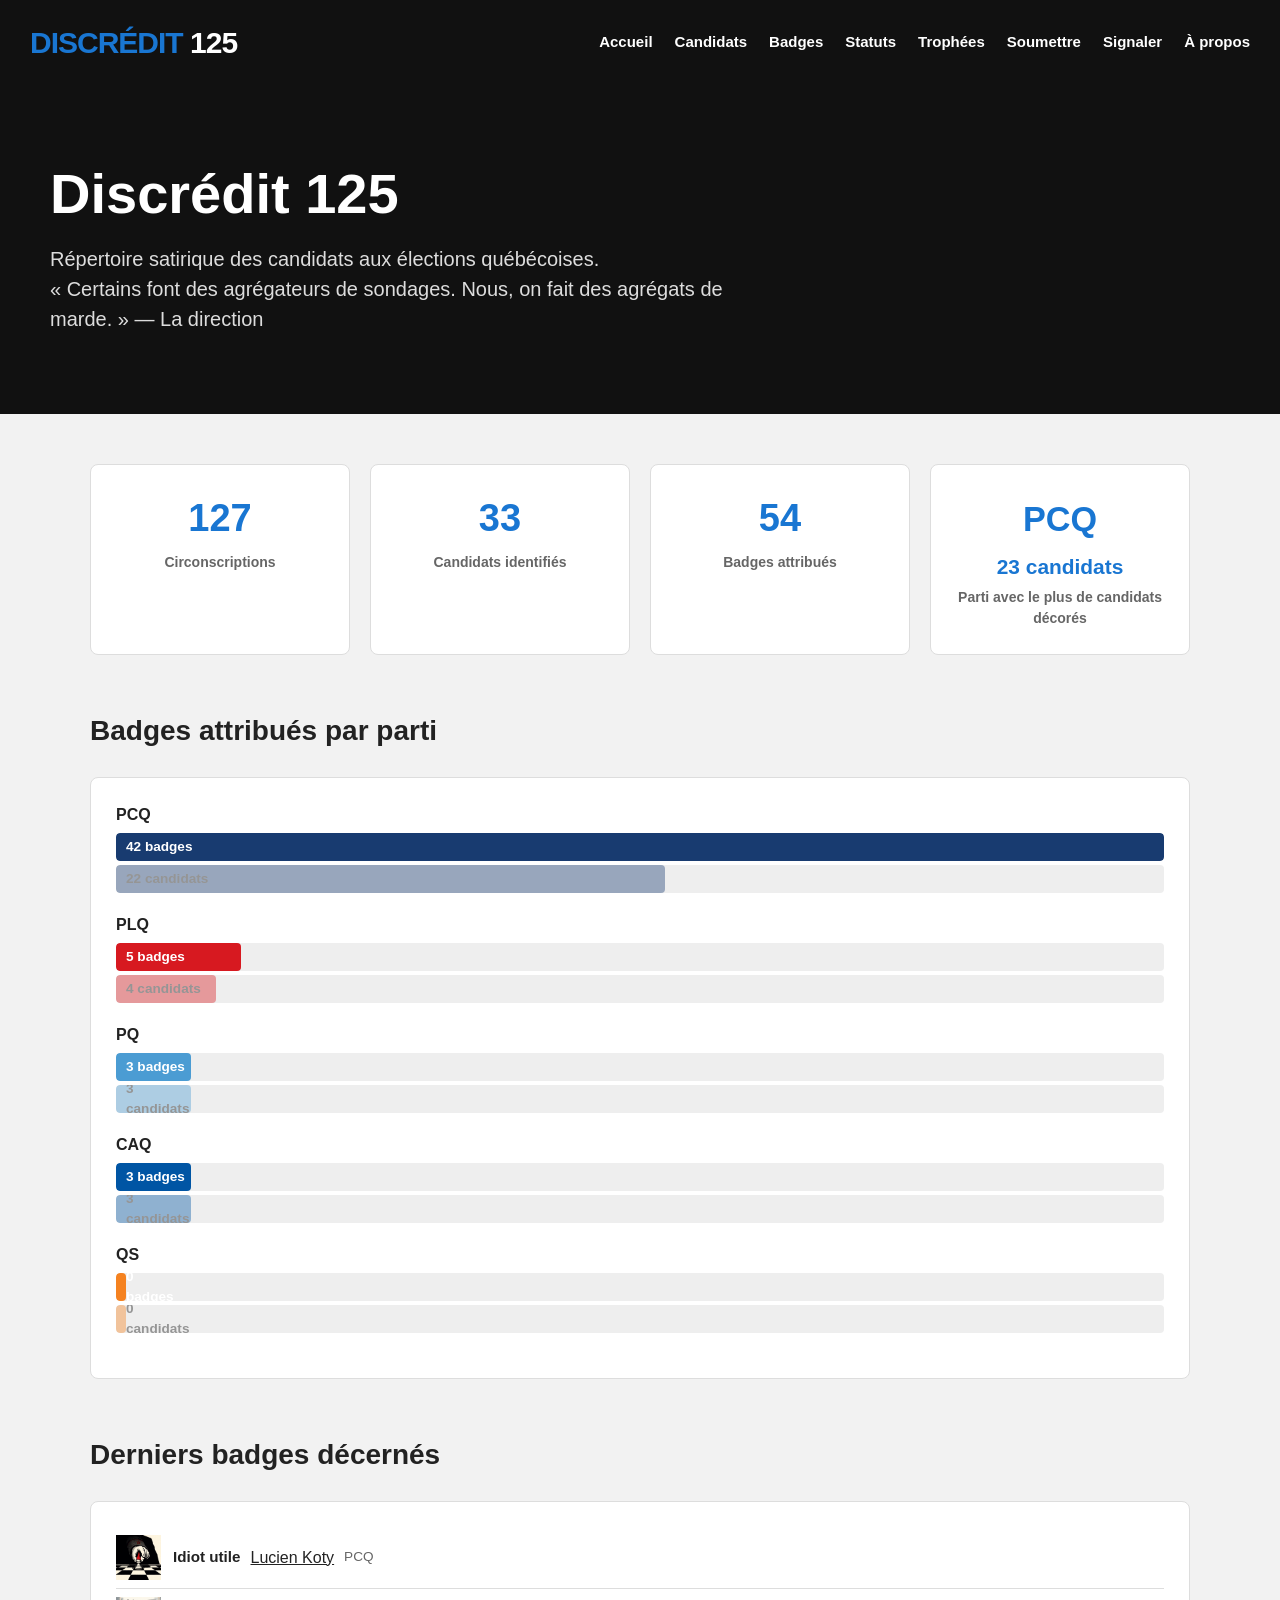
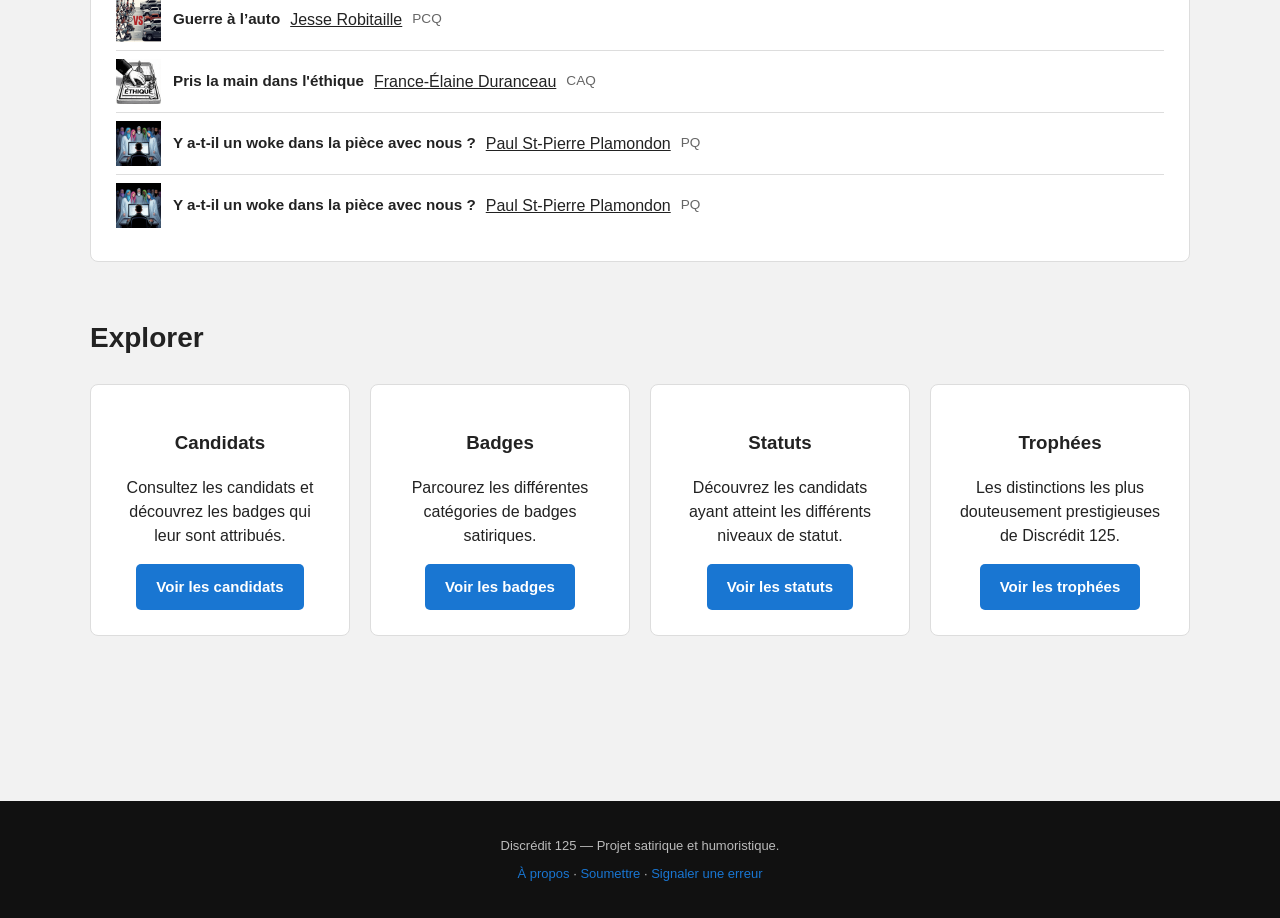
==== commit e511aa0b: "Add files via upload" ====
--- a/index.html
+++ b/index.html
@@ -257,6 +257,22 @@
 
         </div>
 
+
+        <div class="stat-card">
+
+            <div
+                class="stat-number"
+                id="top-party-count"
+            >
+                —
+            </div>
+
+            <div class="stat-label">
+                Parti avec le plus de candidats décorés
+            </div>
+
+        </div>
+
     </div>
 
 </section>
@@ -269,29 +285,6 @@
     </h2>
 
     <div class="chart-container">
-
-        <div
-            style="
-                display:flex;
-                justify-content:center;
-                gap:25px;
-                margin-bottom:20px;
-                font-size:0.9rem;
-                font-weight:bold;
-            "
-        >
-
-            <span>
-                <span style="display:inline-block;width:14px;height:14px;background:#555;margin-right:6px;vertical-align:-2px;border-radius:2px;"></span>
-                Badges attribués
-            </span>
-
-            <span>
-                <span style="display:inline-block;width:14px;height:14px;background:#555;opacity:0.4;margin-right:6px;vertical-align:-2px;border-radius:2px;"></span>
-                Candidats identifiés
-            </span>
-
-        </div>
 
         <div id="party-chart">
             Chargement des données…
@@ -857,6 +850,138 @@
             badgesAttribuesUniques.size;
 
 
+        /*
+            PARTI AVEC LE PLUS DE
+            CANDIDATS DÉCORÉS
+        */
+
+        const candidatsParParti =
+            {};
+
+
+        personnes.forEach(
+            personne => {
+
+                const personneId =
+                    (
+                        personne.personne_id || ""
+                    ).trim();
+
+
+                const parti =
+                    (
+                        personne.parti ||
+                        "Autre"
+                    ).trim() ||
+                    "Autre";
+
+
+                if (
+                    !personneId
+                ) {
+
+                    return;
+
+                }
+
+
+                const aUnBadge =
+                    attributions.some(
+                        attribution => {
+
+                            return (
+                                (
+                                    attribution.personne_id ||
+                                    ""
+                                ).trim() ===
+                                personneId
+                                &&
+                                (
+                                    attribution.badge_id ||
+                                    ""
+                                ).trim() !== ""
+                            );
+
+                        }
+                    );
+
+
+                if (
+                    !aUnBadge
+                ) {
+
+                    return;
+
+                }
+
+
+                if (
+                    !candidatsParParti[parti]
+                ) {
+
+                    candidatsParParti[parti] =
+                        0;
+
+                }
+
+
+                candidatsParParti[parti]++;
+
+            }
+        );
+
+
+        let partiGagnant =
+            "—";
+
+
+        let nombreCandidatsGagnant =
+            0;
+
+
+        Object.entries(
+            candidatsParParti
+        ).forEach(
+            ([parti, nombre]) => {
+
+                if (
+                    nombre >
+                    nombreCandidatsGagnant
+                ) {
+
+                    partiGagnant =
+                        parti;
+
+                    nombreCandidatsGagnant =
+                        nombre;
+
+                }
+
+            }
+        );
+
+
+        const topPartyElement =
+            document.getElementById(
+                "top-party-count"
+            );
+
+
+        topPartyElement.innerHTML =
+            partiGagnant === "—"
+
+                ? "—"
+
+                : `
+                    <span style="font-size:0.9em;">
+                        ${partiGagnant}
+                    </span>
+                    <span style="font-size:0.55em;display:block;margin-top:4px;">
+                        ${nombreCandidatsGagnant} candidat${nombreCandidatsGagnant > 1 ? "s" : ""}
+                    </span>
+                `;
+
+
         afficherGraphiquePartis(
             personnesActives,
             attributions
@@ -886,6 +1011,12 @@
 
         document.getElementById(
             "badge-count"
+        ).textContent =
+            "—";
+
+
+        document.getElementById(
+            "top-party-count"
         ).textContent =
             "—";
 
@@ -1117,26 +1248,8 @@
                     parti;
 
 
-                const valeursTexte =
-                    document.createElement(
-                        "span"
-                    );
-
-
-                valeursTexte.textContent =
-                    valeurs.badges +
-                    " badges · " +
-                    valeurs.candidats +
-                    " candidats";
-
-
                 etiquette.appendChild(
                     nomParti
-                );
-
-
-                etiquette.appendChild(
-                    valeursTexte
                 );
 
 
@@ -1155,7 +1268,7 @@
 
 
                 barreBadges.style.height =
-                    "24px";
+                    "28px";
 
 
                 barreBadges.style.background =
@@ -1197,6 +1310,44 @@
                     "4px";
 
 
+                barreBadgesInterne.style.display =
+                    "flex";
+
+
+                barreBadgesInterne.style.alignItems =
+                    "center";
+
+
+                barreBadgesInterne.style.paddingLeft =
+                    "10px";
+
+
+                barreBadgesInterne.style.boxSizing =
+                    "border-box";
+
+
+                barreBadgesInterne.style.color =
+                    "#fff";
+
+
+                barreBadgesInterne.style.fontWeight =
+                    "bold";
+
+
+                barreBadgesInterne.style.fontSize =
+                    "0.85rem";
+
+
+                barreBadgesInterne.textContent =
+                    valeurs.badges +
+                    " badge" +
+                    (
+                        valeurs.badges !== 1
+                            ? "s"
+                            : ""
+                    );
+
+
                 barreBadges.appendChild(
                     barreBadgesInterne
                 );
@@ -1217,7 +1368,7 @@
 
 
                 barreCandidats.style.height =
-                    "24px";
+                    "28px";
 
 
                 barreCandidats.style.background =
@@ -1230,6 +1381,10 @@
 
                 barreCandidats.style.overflow =
                     "hidden";
+
+
+                barreCandidats.style.marginTop =
+                    "4px";
 
 
                 const barreCandidatsInterne =
@@ -1263,6 +1418,44 @@
                     "4px";
 
 
+                barreCandidatsInterne.style.display =
+                    "flex";
+
+
+                barreCandidatsInterne.style.alignItems =
+                    "center";
+
+
+                barreCandidatsInterne.style.paddingLeft =
+                    "10px";
+
+
+                barreCandidatsInterne.style.boxSizing =
+                    "border-box";
+
+
+                barreCandidatsInterne.style.color =
+                    "#111";
+
+
+                barreCandidatsInterne.style.fontWeight =
+                    "bold";
+
+
+                barreCandidatsInterne.style.fontSize =
+                    "0.85rem";
+
+
+                barreCandidatsInterne.textContent =
+                    valeurs.candidats +
+                    " candidat" +
+                    (
+                        valeurs.candidats !== 1
+                            ? "s"
+                            : ""
+                    );
+
+
                 barreCandidats.appendChild(
                     barreCandidatsInterne
                 );
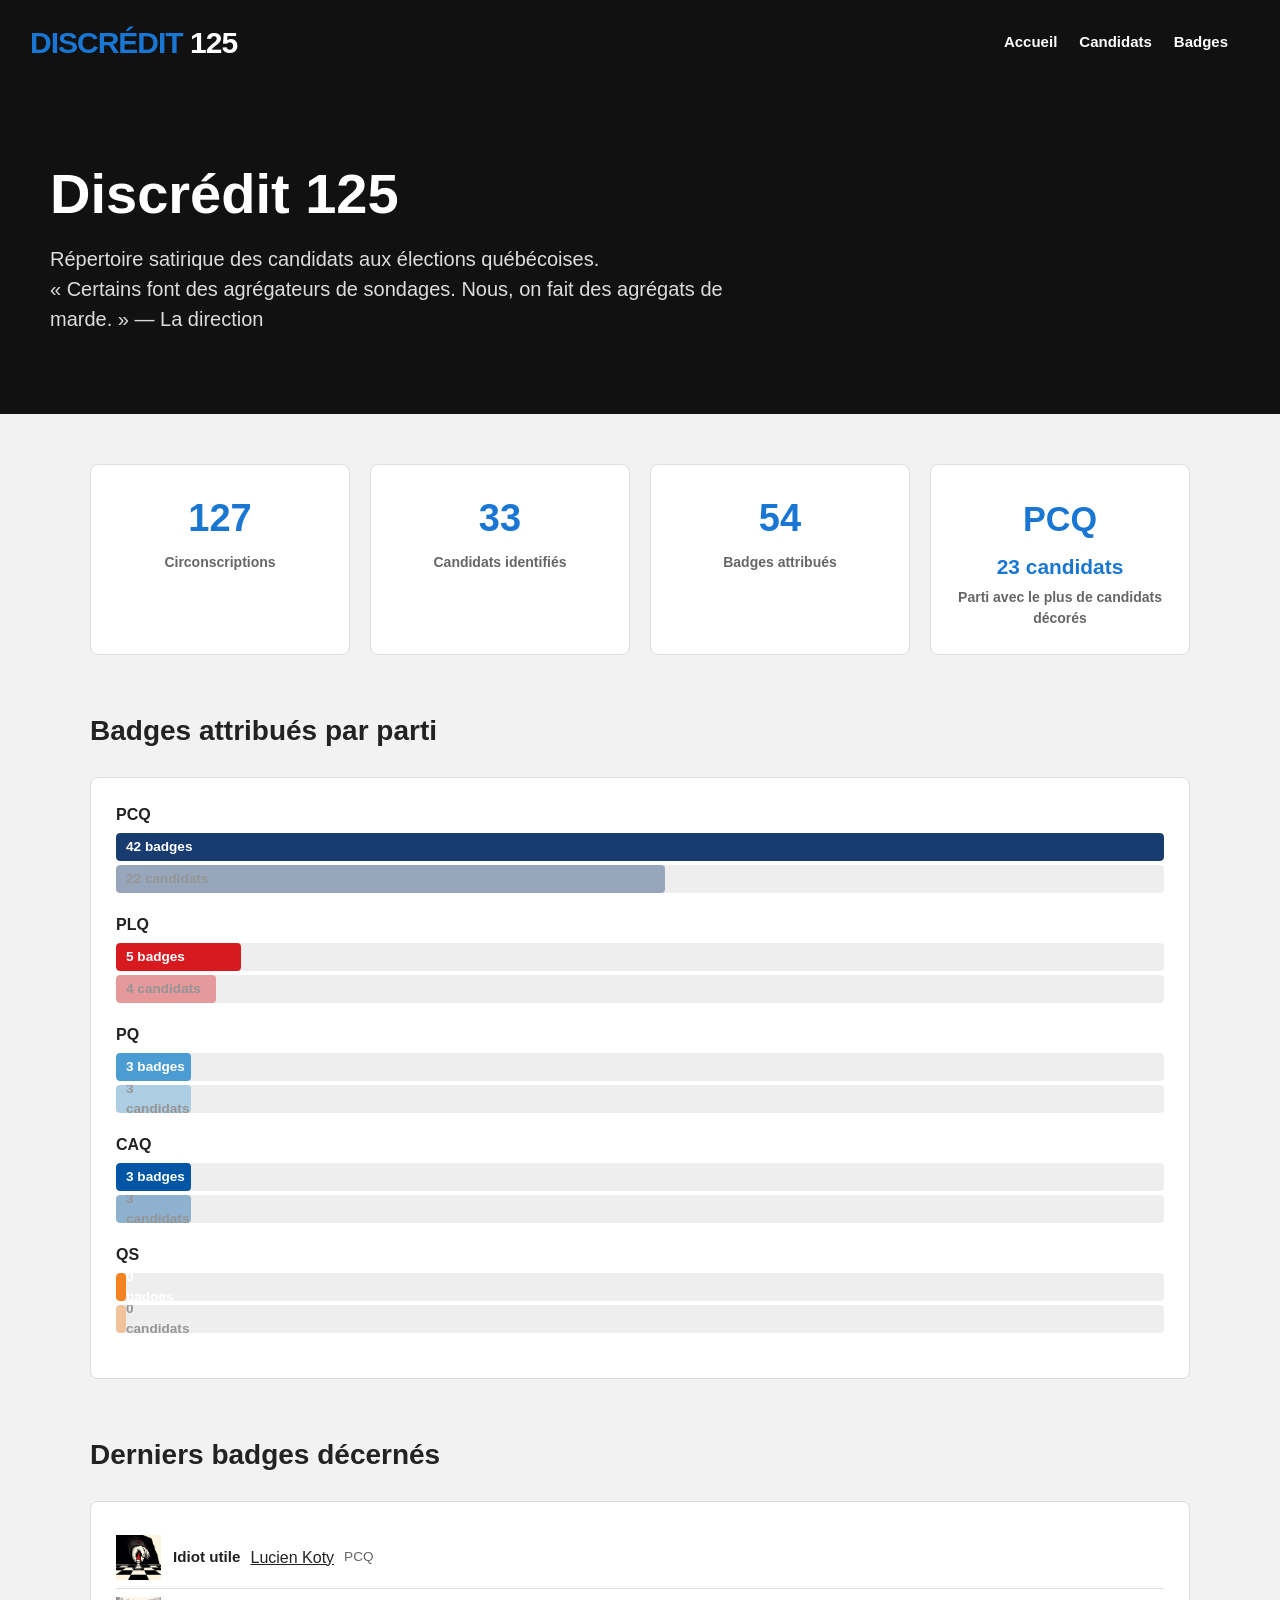
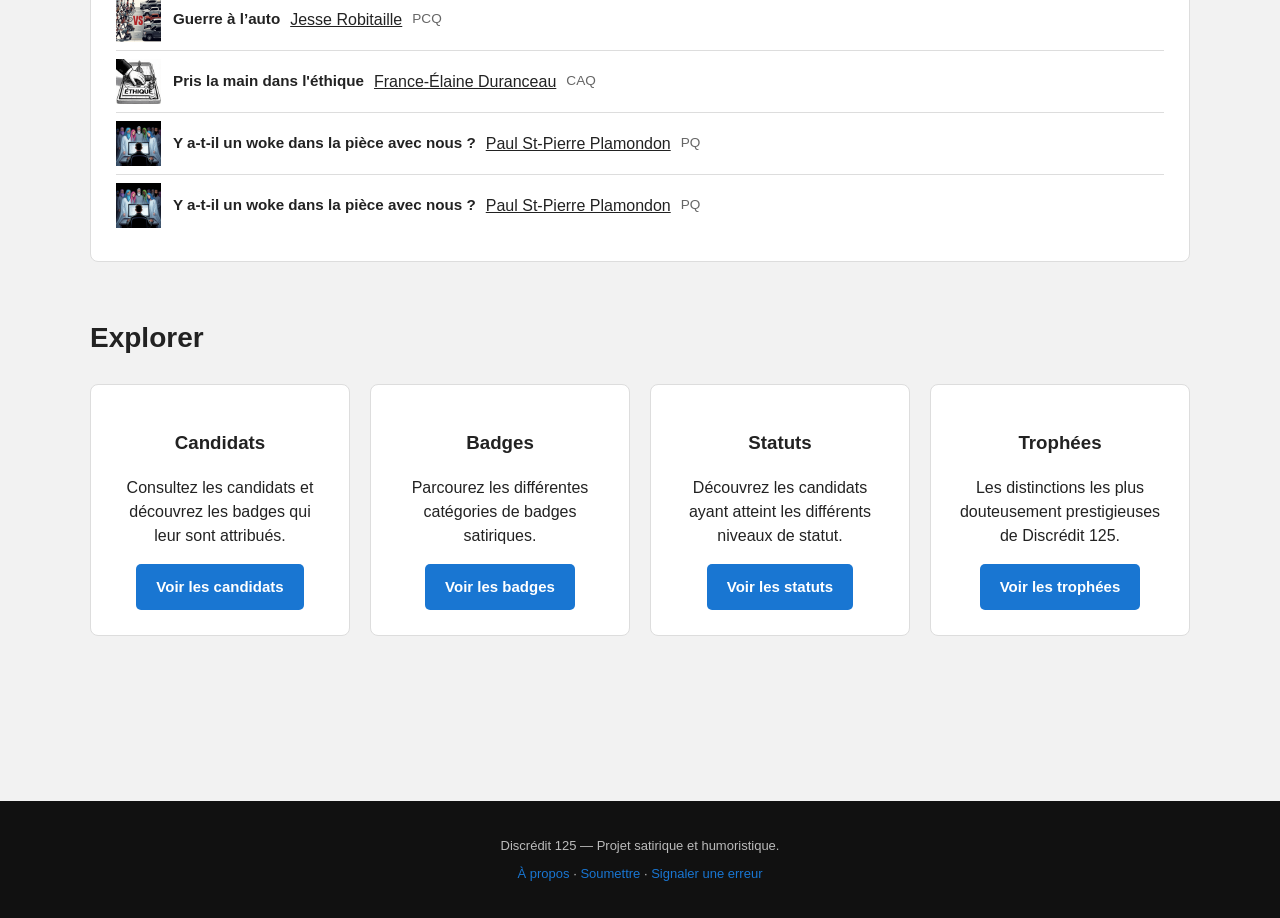
==== commit 2480db44: "Add files via upload" ====
--- a/index.html
+++ b/index.html
@@ -171,11 +171,22 @@
             <a href="/">Accueil</a>
             <a href="/personnes.html">Candidats</a>
             <a href="/badges.html">Badges</a>
-            <a href="/statuts.html">Statuts</a>
-            <a href="/trophees.html">Trophées</a>
-            <a href="/soumettre.html">Soumettre</a>
-            <a href="/erreur.html">Signaler</a>
-            <a href="/a-propos.html">À propos</a>
+
+            <details class="nav-more">
+
+                <summary>Plus ▾</summary>
+
+                <div class="nav-more-menu">
+
+                    <a href="/statuts.html">Statuts</a>
+                    <a href="/trophees.html">Trophées</a>
+                    <a href="/soumettre.html">Soumettre</a>
+                    <a href="/erreur.html">Signaler</a>
+                    <a href="/a-propos.html">À propos</a>
+
+                </div>
+
+            </details>
 
         </nav>
 
--- a/styles.css
+++ b/styles.css
@@ -143,6 +143,76 @@
 
 
 /* =========================================================
+MENU PLUS — STRUCTURE
+========================================================= */
+
+.nav-more {
+    position: relative;
+    flex: 0 0 auto;
+}
+
+.nav-more summary {
+    display: none;
+
+    list-style: none;
+    cursor: pointer;
+
+    color: var(--blanc);
+
+    font-size: 15px;
+    font-weight: bold;
+
+    white-space: nowrap;
+}
+
+.nav-more summary::-webkit-details-marker {
+    display: none;
+}
+
+.nav-more summary:hover {
+    color: var(--bleu-discredit);
+}
+
+.nav-more-menu {
+    display: flex;
+    align-items: center;
+
+    gap: 22px;
+
+    padding: 0;
+    margin: 0;
+
+    background: transparent;
+    border: none;
+    border-radius: 0;
+    box-shadow: none;
+}
+
+.nav-more-menu a {
+    display: block;
+
+    padding: 0;
+
+    color: var(--blanc);
+
+    text-decoration: none;
+
+    font-size: 15px;
+    font-weight: bold;
+
+    white-space: nowrap;
+
+    border-radius: 0;
+}
+
+.nav-more-menu a:hover,
+.nav-more-menu a.active {
+    background: transparent;
+    color: var(--bleu-discredit);
+}
+
+
+/* =========================================================
 STRUCTURE GÉNÉRALE
 ========================================================= */
 
@@ -1549,6 +1619,14 @@
     .main-nav a {
         font-size: 14px;
     }
+
+    .nav-more-menu {
+        gap: 16px;
+    }
+
+    .nav-more-menu a {
+        font-size: 14px;
+    }
 }
 
 
@@ -1565,6 +1643,10 @@
     .main-nav {
         justify-content: flex-end;
 
+        gap: 14px;
+    }
+
+    .nav-more-menu {
         gap: 14px;
     }
 
@@ -1628,21 +1710,98 @@
 
         margin-left: 0;
 
-        display: grid;
-
-        grid-template-columns: repeat(2, minmax(0, 1fr));
-
-        gap: 10px;
-
-        white-space: normal;
-    }
-
-    .main-nav a {
-        white-space: normal;
+        display: flex;
+
+        align-items: center;
+        justify-content: space-between;
+
+        gap: 8px;
+
+        white-space: nowrap;
+    }
+
+    .main-nav > a,
+    .nav-more {
+        flex: 1 1 0;
+        min-width: 0;
+    }
+
+    .main-nav > a {
+        white-space: nowrap;
+
+        text-align: center;
 
         font-size: 14px;
 
-        padding: 4px 0;
+        padding: 8px 4px;
+
+        border-radius: 7px;
+    }
+
+    .nav-more {
+        position: relative;
+    }
+
+    .nav-more summary {
+        display: block;
+
+        text-align: center;
+
+        padding: 8px 4px;
+
+        border-radius: 7px;
+
+        font-size: 14px;
+    }
+
+    .nav-more-menu {
+        position: absolute;
+
+        top: calc(100% + 6px);
+        right: 0;
+
+        display: block;
+
+        min-width: 180px;
+
+        padding: 8px;
+
+        margin: 0;
+
+        background: var(--noir-nav);
+
+        border: 1px solid #333;
+        border-radius: 8px;
+
+        box-shadow:
+            0 8px 20px rgba(0, 0, 0, 0.25);
+
+        z-index: 100;
+    }
+
+    .nav-more-menu a {
+        display: block;
+
+        padding: 9px 12px;
+
+        font-size: 14px;
+
+        white-space: nowrap;
+
+        border-radius: 5px;
+    }
+
+    .nav-more-menu a:hover,
+    .nav-more-menu a.active {
+        background: #292929;
+
+        color: var(--bleu-discredit);
+    }
+
+    .main-nav > a:hover,
+    .main-nav > a.active,
+    .nav-more summary:hover {
+        background: rgba(255, 255, 255, 0.08);
     }
 
     .container {
@@ -1820,12 +1979,21 @@
     }
 
     .main-nav {
-        grid-template-columns: repeat(2, minmax(0, 1fr));
-
-        gap: 7px 14px;
-    }
-
-    .main-nav a {
+        gap: 4px;
+    }
+
+    .main-nav > a,
+    .nav-more summary {
+        font-size: 12px;
+
+        padding: 7px 2px;
+    }
+
+    .nav-more-menu {
+        min-width: 175px;
+    }
+
+    .nav-more-menu a {
         font-size: 13px;
     }
 
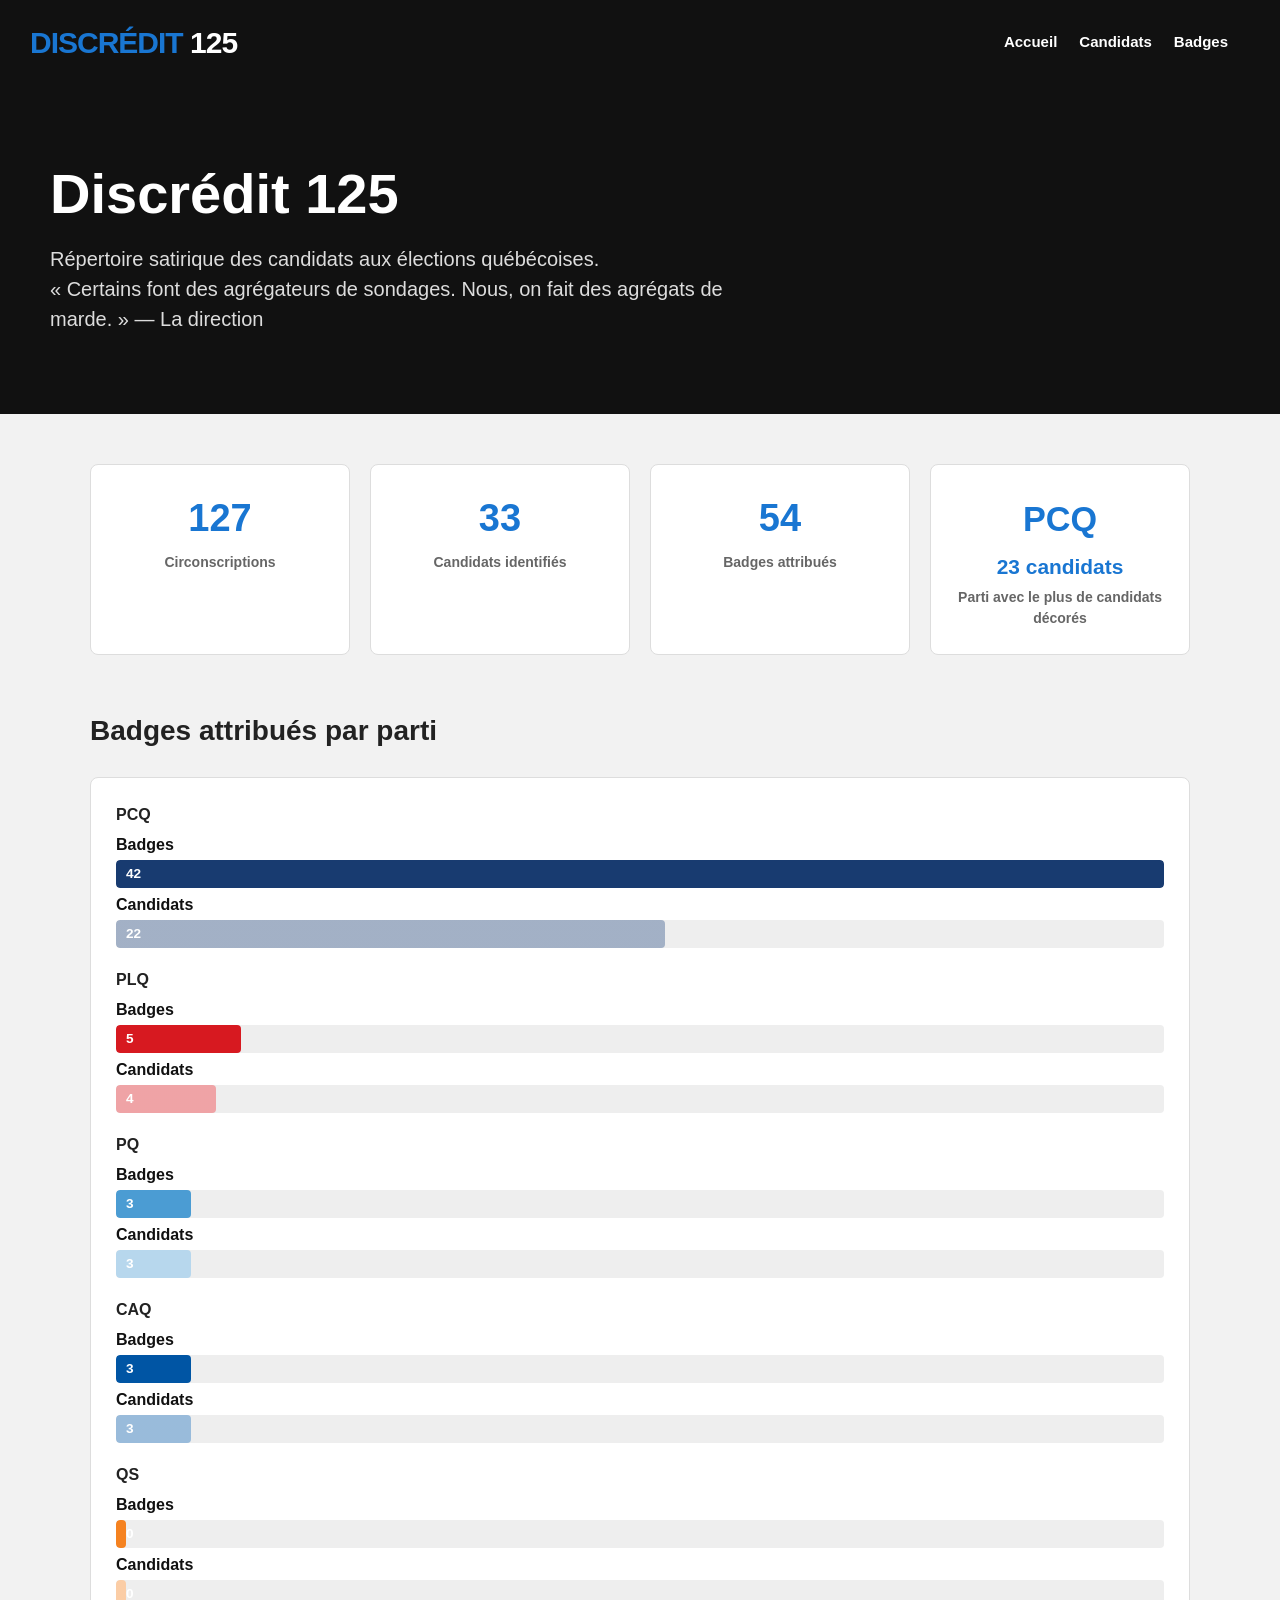
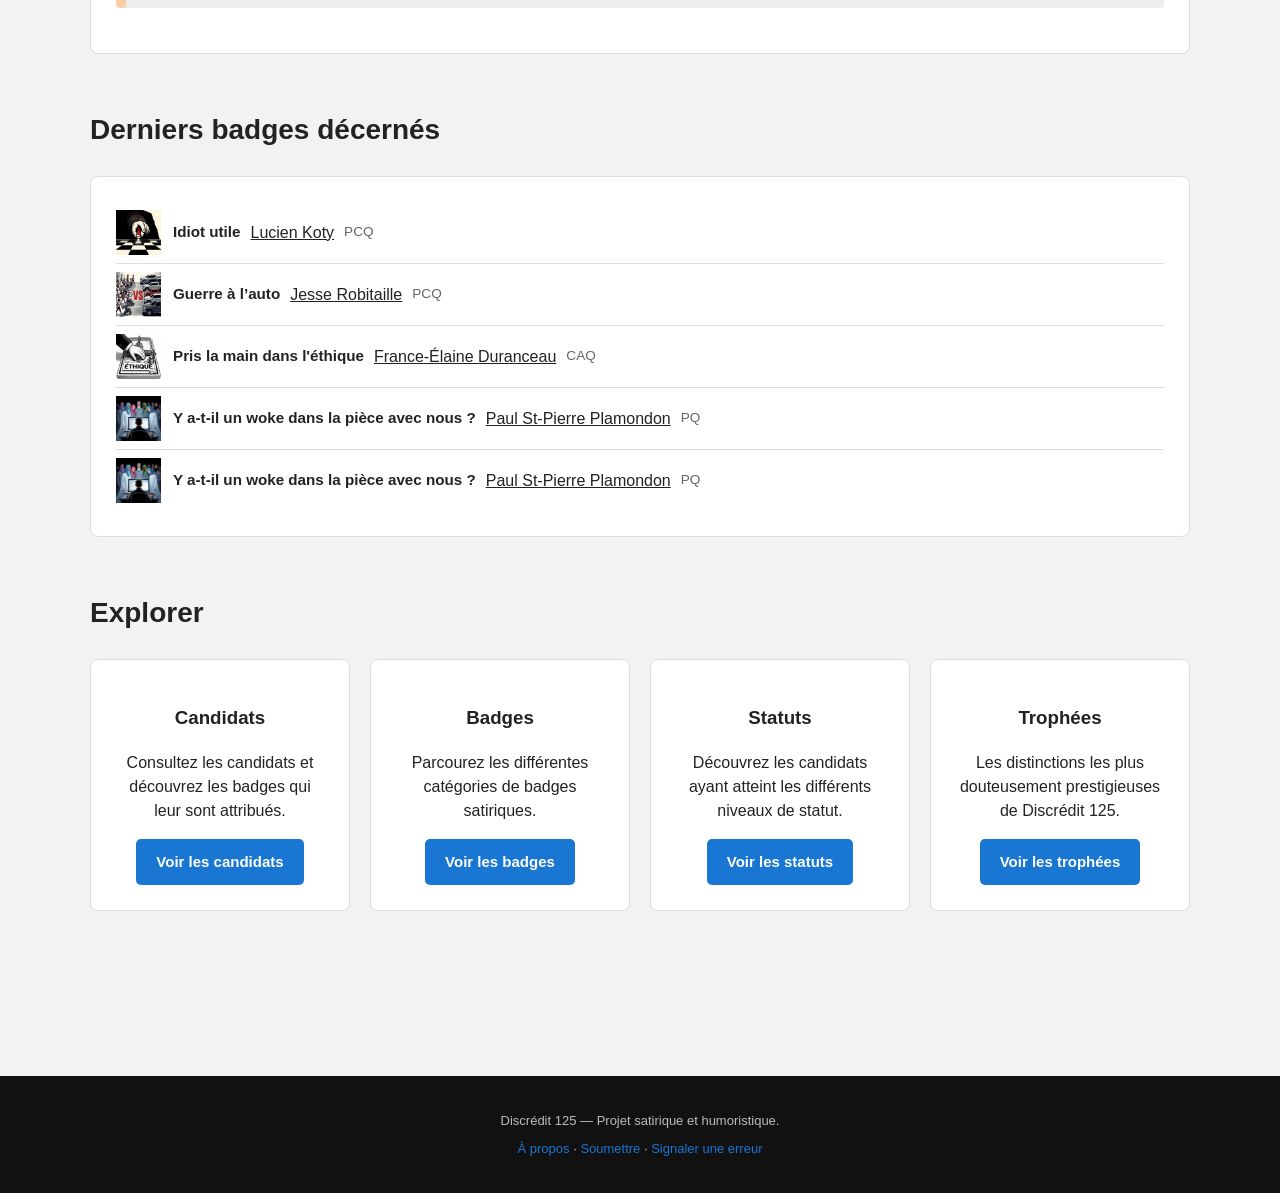
==== commit 48eebc3f: "Add files via upload" ====
--- a/index.html
+++ b/index.html
@@ -1265,6 +1265,32 @@
 
 
                 /*
+                    LIBELLÉ BADGES
+                */
+
+                const labelBadges =
+                    document.createElement(
+                        "div"
+                    );
+
+
+                labelBadges.textContent =
+                    "Badges";
+
+
+                labelBadges.style.fontWeight =
+                    "bold";
+
+
+                labelBadges.style.color =
+                    "#111";
+
+
+                labelBadges.style.marginBottom =
+                    "3px";
+
+
+                /*
                     BARRE BADGES
                 */
 
@@ -1350,18 +1376,42 @@
 
 
                 barreBadgesInterne.textContent =
-                    valeurs.badges +
-                    " badge" +
-                    (
-                        valeurs.badges !== 1
-                            ? "s"
-                            : ""
-                    );
+                    valeurs.badges;
 
 
                 barreBadges.appendChild(
                     barreBadgesInterne
                 );
+
+
+                /*
+                    LIBELLÉ CANDIDATS
+                */
+
+                const labelCandidats =
+                    document.createElement(
+                        "div"
+                    );
+
+
+                labelCandidats.textContent =
+                    "Candidats";
+
+
+                labelCandidats.style.fontWeight =
+                    "bold";
+
+
+                labelCandidats.style.color =
+                    "#111";
+
+
+                labelCandidats.style.marginTop =
+                    "5px";
+
+
+                labelCandidats.style.marginBottom =
+                    "3px";
 
 
                 /*
@@ -1392,10 +1442,6 @@
 
                 barreCandidats.style.overflow =
                     "hidden";
-
-
-                barreCandidats.style.marginTop =
-                    "4px";
 
 
                 const barreCandidatsInterne =
@@ -1415,14 +1461,15 @@
                     "100%";
 
 
-                barreCandidatsInterne.style.background =
+                const couleurParti =
                     getCouleurParti(
                         parti
                     );
 
 
-                barreCandidatsInterne.style.opacity =
-                    "0.4";
+                barreCandidatsInterne.style.background =
+                    "linear-gradient(rgba(255,255,255,0.6), rgba(255,255,255,0.6)), " +
+                    couleurParti;
 
 
                 barreCandidatsInterne.style.borderRadius =
@@ -1446,7 +1493,7 @@
 
 
                 barreCandidatsInterne.style.color =
-                    "#111";
+                    "#fff";
 
 
                 barreCandidatsInterne.style.fontWeight =
@@ -1458,13 +1505,7 @@
 
 
                 barreCandidatsInterne.textContent =
-                    valeurs.candidats +
-                    " candidat" +
-                    (
-                        valeurs.candidats !== 1
-                            ? "s"
-                            : ""
-                    );
+                    valeurs.candidats;
 
 
                 barreCandidats.appendChild(
@@ -1478,7 +1519,17 @@
 
 
                 ligne.appendChild(
+                    labelBadges
+                );
+
+
+                ligne.appendChild(
                     barreBadges
+                );
+
+
+                ligne.appendChild(
+                    labelCandidats
                 );
 
 
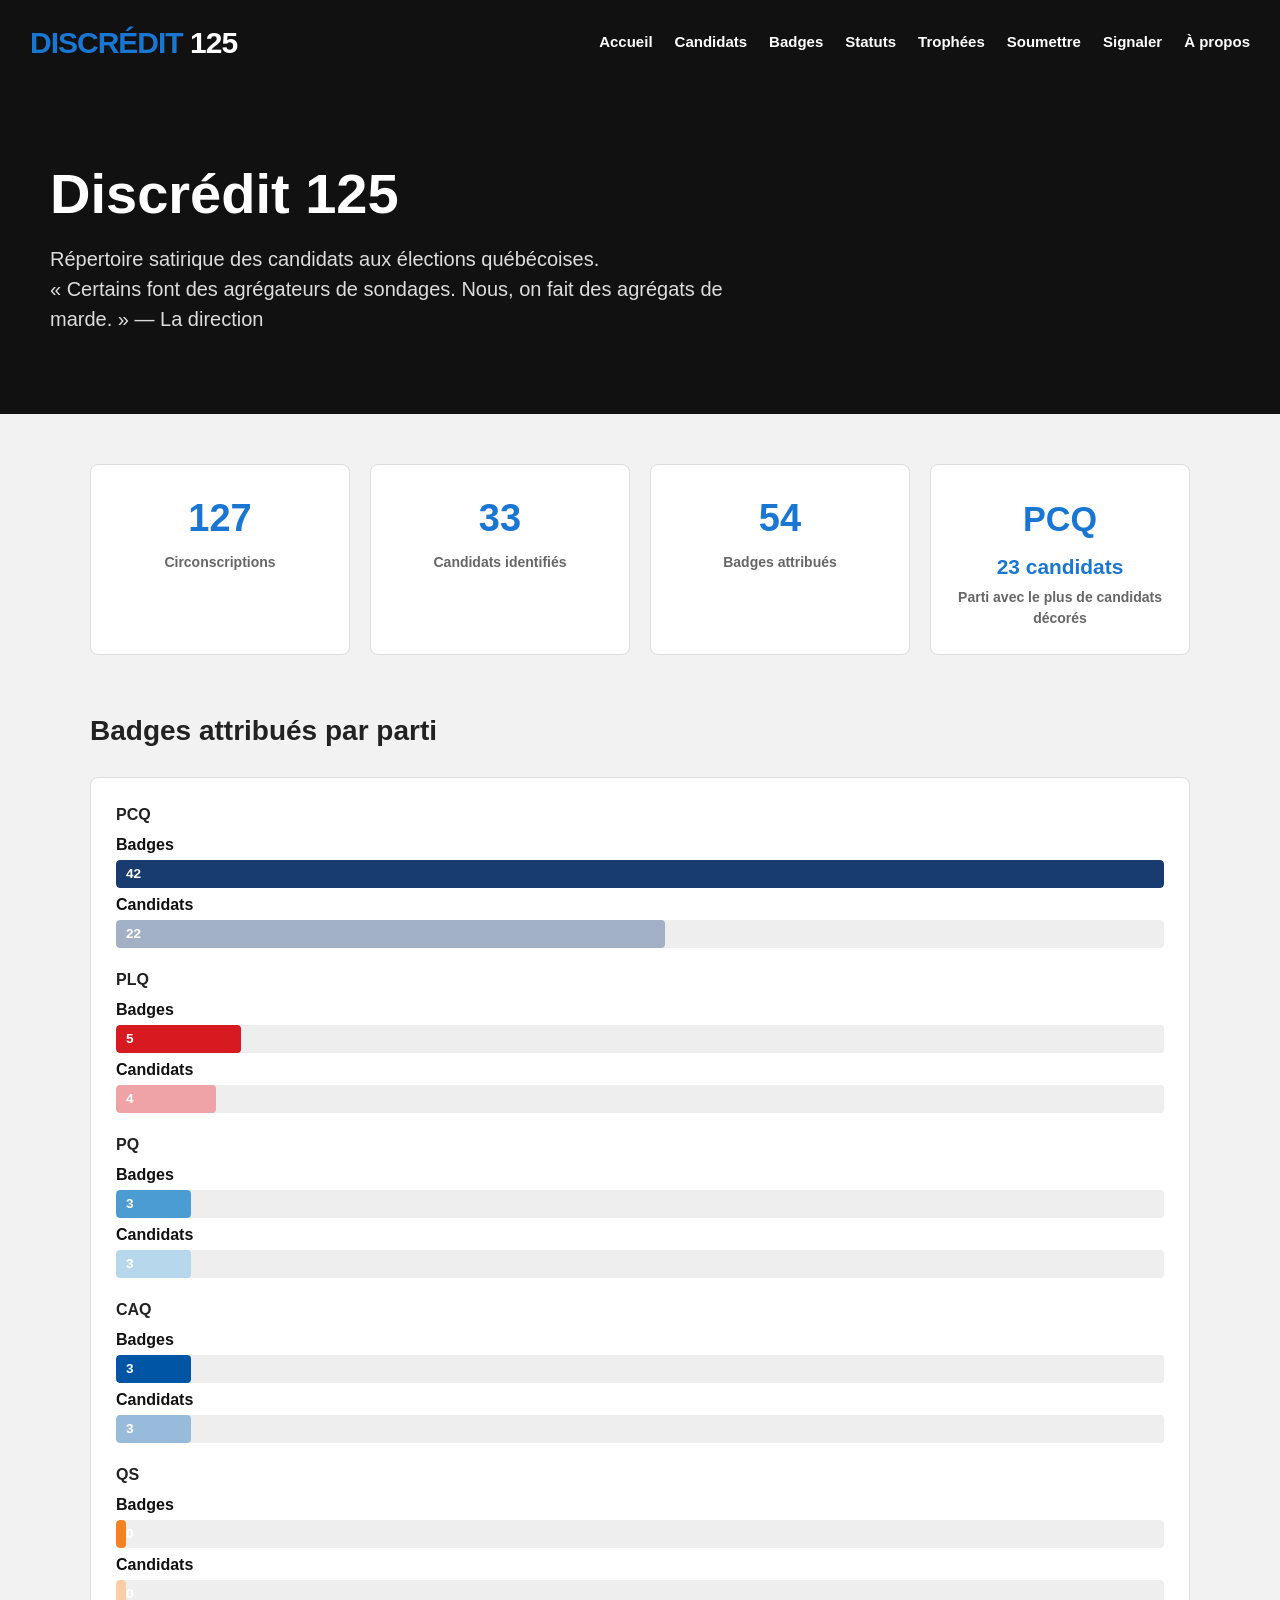
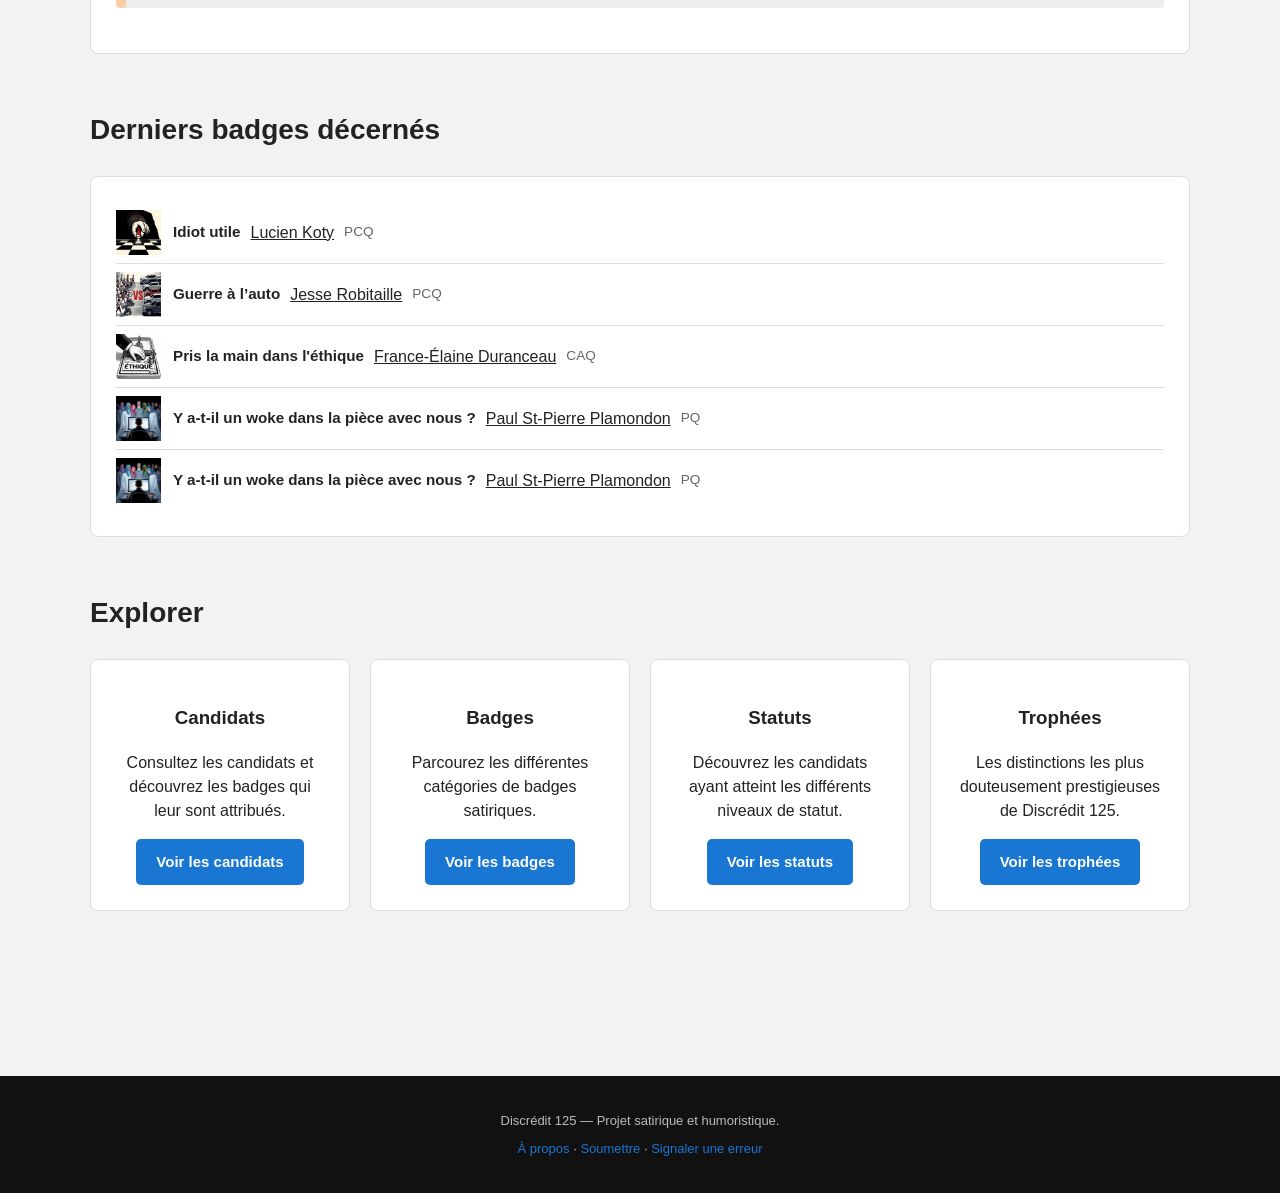
==== commit bfcc586f: "Add files via upload" ====
--- a/index.html
+++ b/index.html
@@ -11,6 +11,29 @@
     <link rel="stylesheet" href="/styles.css">
 
     <style>
+
+        /* =========================================================
+           NAVIGATION
+        ========================================================= */
+
+        .nav-desktop {
+            display: flex;
+            align-items: center;
+            gap: 22px;
+        }
+
+        .nav-mobile {
+            display: none;
+        }
+
+        .nav-mobile summary {
+            display: none;
+        }
+
+
+        /* =========================================================
+           MODALE
+        ========================================================= */
 
         .statut-modal {
             position: fixed;
@@ -69,7 +92,10 @@
             overflow-wrap: anywhere;
         }
 
-        /* DERNIERS BADGES */
+
+        /* =========================================================
+           DERNIERS BADGES
+        ========================================================= */
 
         .recent-badge {
             display: flex;
@@ -119,6 +145,109 @@
             font-size: 0.85rem;
         }
 
+
+        /* =========================================================
+           MOBILE
+        ========================================================= */
+
+        @media (max-width: 800px) {
+
+            .nav-desktop {
+                display: none;
+            }
+
+            .nav-mobile {
+                display: block;
+                position: relative;
+            }
+
+            .nav-mobile summary {
+                display: block;
+                list-style: none;
+                cursor: pointer;
+
+                color: #fff;
+
+                font-size: 15px;
+                font-weight: bold;
+
+                white-space: nowrap;
+            }
+
+            .nav-mobile summary::-webkit-details-marker {
+                display: none;
+            }
+
+            .nav-mobile summary::after {
+                content: "⌄";
+
+                display: inline-block;
+
+                margin-left: 5px;
+
+                font-size: 13px;
+                line-height: 1;
+
+                transform: translateY(-1px);
+            }
+
+            .nav-mobile[open] summary::after {
+                transform: translateY(1px);
+            }
+
+            .nav-mobile summary:hover {
+                color: var(--bleu-discredit);
+            }
+
+            .nav-mobile .nav-more-menu {
+                position: absolute;
+
+                top: calc(100% + 10px);
+                right: 0;
+
+                z-index: 200;
+
+                display: flex;
+                flex-direction: column;
+
+                gap: 0;
+
+                min-width: 170px;
+
+                padding: 8px 0;
+
+                background: var(--noir);
+
+                border: 1px solid #333;
+                border-radius: 8px;
+
+                box-shadow:
+                    0 8px 25px rgba(0, 0, 0, 0.35);
+            }
+
+            .nav-mobile .nav-more-menu a {
+                display: block;
+
+                padding: 10px 14px;
+
+                color: #fff;
+
+                text-decoration: none;
+
+                font-size: 14px;
+                font-weight: bold;
+
+                white-space: nowrap;
+            }
+
+            .nav-mobile .nav-more-menu a:hover {
+                background: #222;
+                color: var(--bleu-discredit);
+            }
+
+        }
+
+
         @media (max-width: 700px) {
 
             .statut-modal {
@@ -168,21 +297,74 @@
 
         <nav class="main-nav">
 
-            <a href="/">Accueil</a>
-            <a href="/personnes.html">Candidats</a>
-            <a href="/badges.html">Badges</a>
-
-            <details class="nav-more">
-
-                <summary>Plus ▾</summary>
+            <!-- DESKTOP -->
+
+            <div class="nav-desktop">
+
+                <a href="/">
+                    Accueil
+                </a>
+
+                <a href="/personnes.html">
+                    Candidats
+                </a>
+
+                <a href="/badges.html">
+                    Badges
+                </a>
+
+                <a href="/statuts.html">
+                    Statuts
+                </a>
+
+                <a href="/trophees.html">
+                    Trophées
+                </a>
+
+                <a href="/soumettre.html">
+                    Soumettre
+                </a>
+
+                <a href="/erreur.html">
+                    Signaler
+                </a>
+
+                <a href="/a-propos.html">
+                    À propos
+                </a>
+
+            </div>
+
+
+            <!-- MOBILE -->
+
+            <details class="nav-more nav-mobile">
+
+                <summary>
+                    Plus
+                </summary>
 
                 <div class="nav-more-menu">
 
-                    <a href="/statuts.html">Statuts</a>
-                    <a href="/trophees.html">Trophées</a>
-                    <a href="/soumettre.html">Soumettre</a>
-                    <a href="/erreur.html">Signaler</a>
-                    <a href="/a-propos.html">À propos</a>
+                    <a href="/statuts.html">
+                        Statuts
+                    </a>
+
+                    <a href="/trophees.html">
+                        Trophées
+                    </a>
+
+                    <a href="/soumettre.html">
+                        Soumettre
+                    </a>
+
+                    <a href="/erreur.html">
+                        Signaler
+                    </a>
+
+                    <a href="/a-propos.html">
+                        À propos
+                    </a>
 
                 </div>
 
--- a/styles.css
+++ b/styles.css
@@ -169,6 +169,23 @@
     display: none;
 }
 
+.nav-more summary::after {
+    content: "⌄";
+
+    display: inline-block;
+
+    margin-left: 5px;
+
+    font-size: 13px;
+    line-height: 1;
+
+    transform: translateY(-1px);
+}
+
+.nav-more[open] summary::after {
+    transform: translateY(1px);
+}
+
 .nav-more summary:hover {
     color: var(--bleu-discredit);
 }
@@ -209,6 +226,19 @@
 .nav-more-menu a.active {
     background: transparent;
     color: var(--bleu-discredit);
+}
+
+
+/* =========================================================
+MENU PLUS — DESKTOP
+========================================================= */
+
+@media (min-width: 801px) {
+
+    .nav-more > .nav-more-menu {
+        display: flex !important;
+    }
+
 }
 
 
@@ -1987,6 +2017,11 @@
         font-size: 12px;
 
         padding: 7px 2px;
+    }
+
+    .nav-more summary::after {
+        font-size: 11px;
+        margin-left: 3px;
     }
 
     .nav-more-menu {
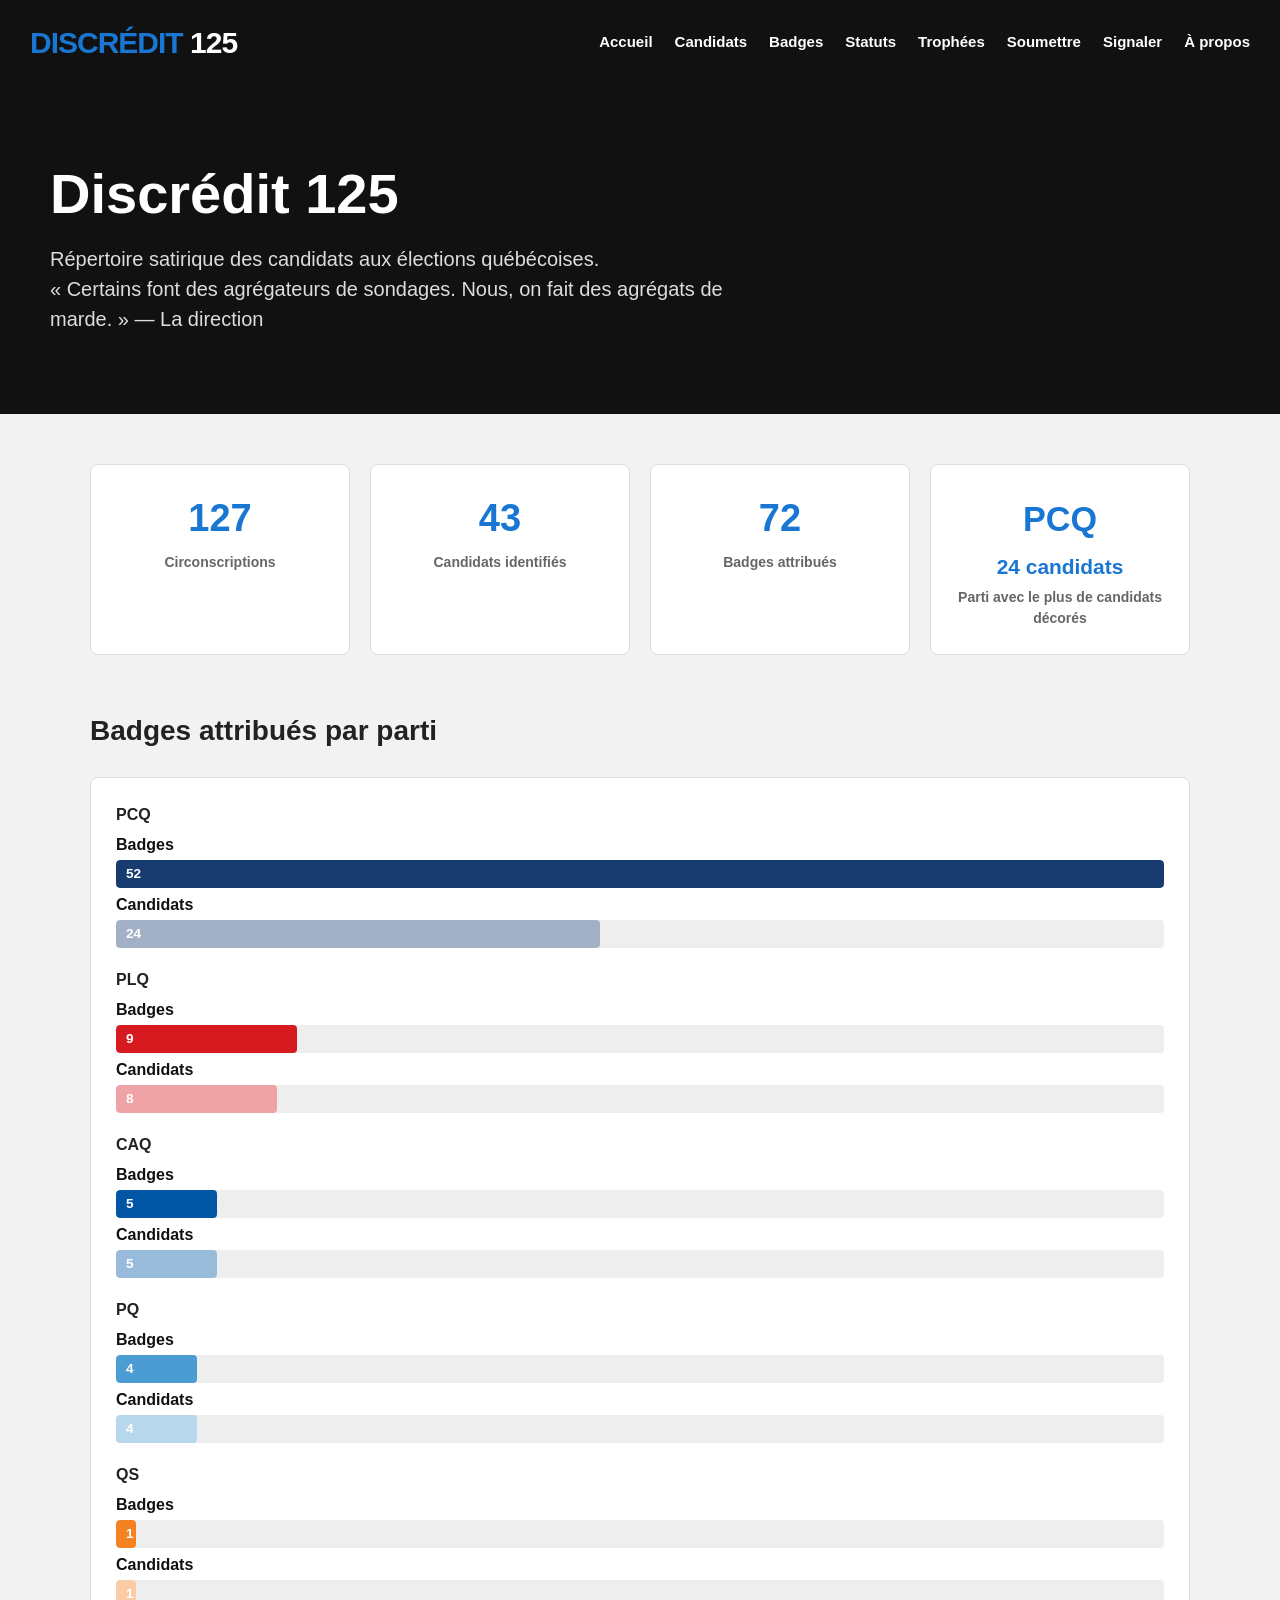
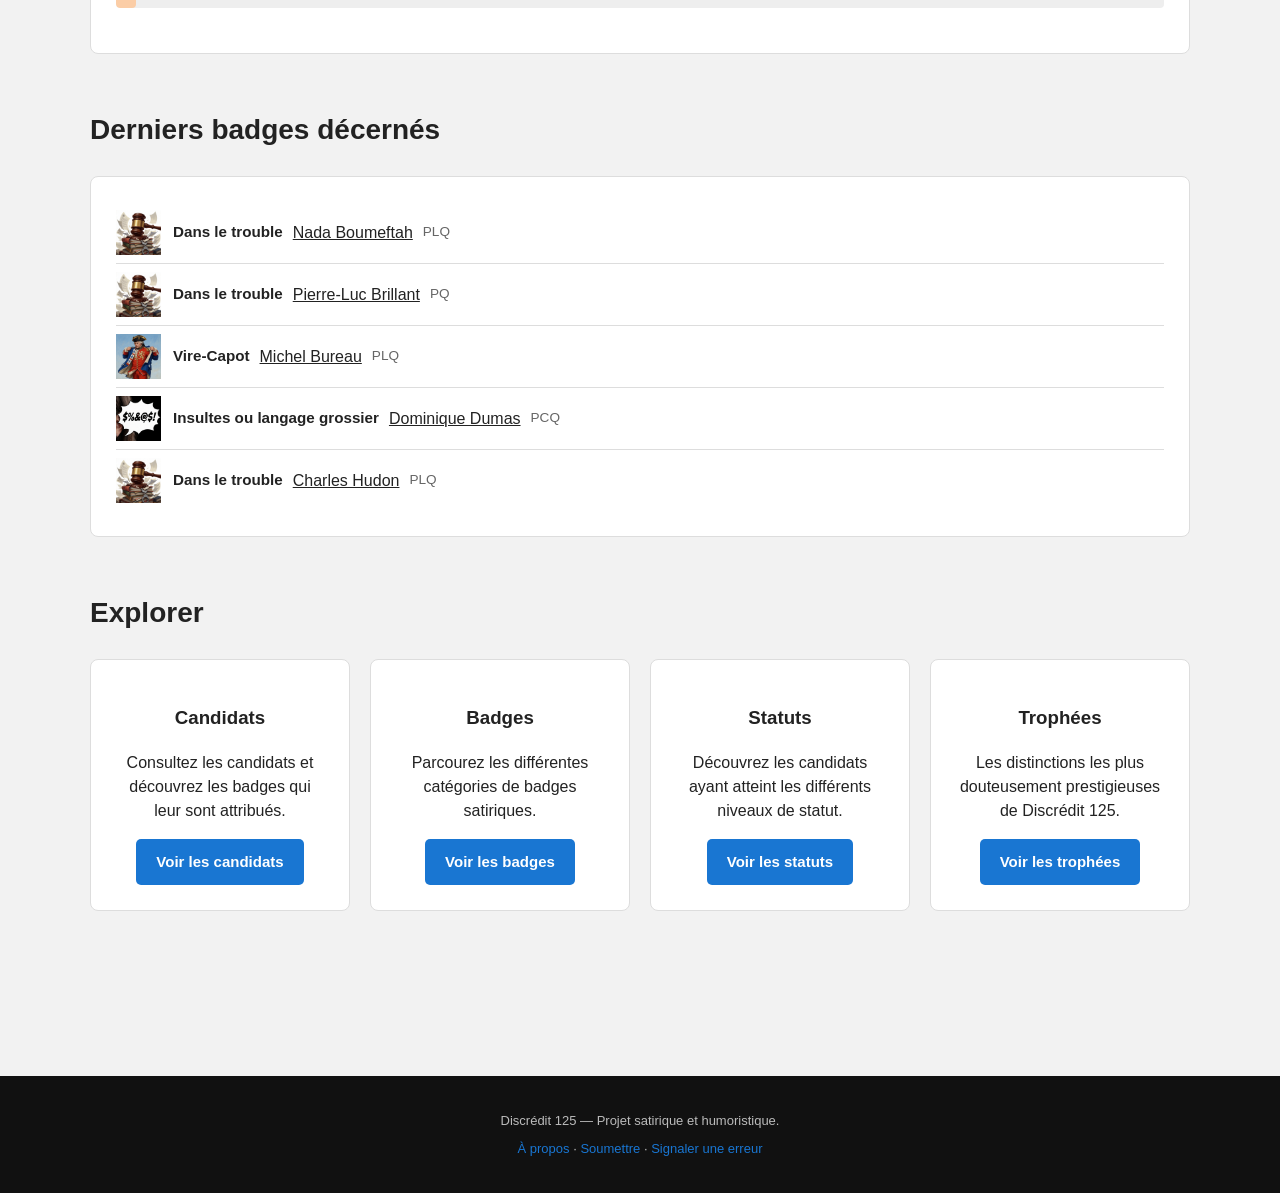
==== commit 6ecb3c3f: "Add files via upload" ====
--- a/index.html
+++ b/index.html
@@ -6,85 +6,289 @@
     <meta charset="UTF-8">
     <meta name="viewport" content="width=device-width, initial-scale=1.0">
 
-    <title>Discrédit 125</title>
-
-    <link rel="stylesheet" href="/styles.css">
-
-    <style>
-
-        /* =========================================================
-           NAVIGATION
-        ========================================================= */
-
-        .nav-desktop {
-            display: flex;
+
+<title>Discrédit 125</title>
+
+<link rel="stylesheet" href="/styles.css">
+
+<style>
+
+    /* =========================================================
+       NAVIGATION
+    ========================================================= */
+
+    .main-nav .nav-desktop {
+        display: flex !important;
+        align-items: center;
+        gap: 22px;
+    }
+
+    .main-nav .nav-mobile {
+        display: none !important;
+    }
+
+    .main-nav .nav-mobile summary {
+        display: none !important;
+    }
+
+
+    @media (max-width: 800px) {
+
+        .main-nav .nav-desktop {
+            display: none !important;
+        }
+
+        .main-nav .nav-mobile {
+            display: flex !important;
             align-items: center;
-            gap: 22px;
-        }
-
-        .nav-mobile {
+            justify-content: flex-end;
+            gap: 8px;
+            position: relative;
+            white-space: nowrap;
+        }
+
+        .main-nav .nav-mobile > a {
+            display: block !important;
+
+            padding: 8px 4px;
+
+            color: #fff;
+
+            text-decoration: none;
+
+            font-size: 14px;
+            font-weight: bold;
+
+            white-space: nowrap;
+        }
+
+        .main-nav .nav-mobile > a:hover {
+            color: var(--bleu-discredit);
+        }
+
+        .main-nav .nav-mobile .nav-more {
+            position: relative;
+        }
+
+        .main-nav .nav-mobile summary {
+            display: block !important;
+
+            list-style: none;
+            cursor: pointer;
+
+            color: #fff;
+
+            padding: 8px 4px;
+
+            font-size: 14px;
+            font-weight: bold;
+
+            white-space: nowrap;
+        }
+
+        .main-nav .nav-mobile summary::-webkit-details-marker {
             display: none;
         }
 
-        .nav-mobile summary {
-            display: none;
-        }
-
-
-        /* =========================================================
-           MODALE
-        ========================================================= */
+        .main-nav .nav-mobile summary::after {
+            content: "⌄";
+
+            display: inline-block;
+
+            margin-left: 5px;
+
+            font-size: 13px;
+            line-height: 1;
+
+            transform: translateY(-1px);
+        }
+
+        .main-nav .nav-mobile[open] summary::after {
+            transform: translateY(1px);
+        }
+
+        .main-nav .nav-mobile summary:hover {
+            color: var(--bleu-discredit);
+        }
+
+        .main-nav .nav-mobile .nav-more-menu {
+            position: absolute;
+
+            top: calc(100% + 10px);
+            right: 0;
+
+            z-index: 200;
+
+            display: flex !important;
+            flex-direction: column;
+
+            gap: 0;
+
+            min-width: 170px;
+
+            padding: 8px 0;
+
+            background: var(--noir);
+
+            border: 1px solid #333;
+            border-radius: 8px;
+
+            box-shadow:
+                0 8px 25px rgba(0, 0, 0, 0.35);
+        }
+
+        .main-nav .nav-mobile .nav-more-menu a {
+            display: block !important;
+
+            padding: 10px 14px;
+
+            color: #fff;
+
+            text-decoration: none;
+
+            font-size: 14px;
+            font-weight: bold;
+
+            white-space: nowrap;
+        }
+
+        .main-nav .nav-mobile .nav-more-menu a:hover {
+            background: #222;
+            color: var(--bleu-discredit);
+        }
+
+    }
+
+
+    /* =========================================================
+       MODALE
+    ========================================================= */
+
+    .statut-modal {
+        position: fixed;
+        inset: 0;
+        z-index: 1000;
+        display: none;
+        align-items: center;
+        justify-content: center;
+        padding: 20px;
+        background: rgba(0, 0, 0, 0.75);
+    }
+
+    .statut-modal.active {
+        display: flex;
+    }
+
+    .statut-modal-window {
+        position: relative;
+        width: min(1100px, 95vw);
+        height: min(850px, 92vh);
+        background: #fff;
+        border-radius: 12px;
+        overflow: hidden;
+        box-shadow: 0 20px 60px rgba(0, 0, 0, 0.4);
+    }
+
+    .statut-modal-close {
+        position: absolute;
+        top: 10px;
+        right: 10px;
+        z-index: 10;
+        width: 40px;
+        height: 40px;
+        border: none;
+        border-radius: 50%;
+        background: #fff;
+        color: #111;
+        font-size: 28px;
+        line-height: 1;
+        cursor: pointer;
+        box-shadow: 0 2px 8px rgba(0, 0, 0, 0.25);
+    }
+
+    .statut-modal-close:hover {
+        background: #eee;
+    }
+
+    #statut-modal-frame {
+        width: 100%;
+        height: 100%;
+        border: none;
+    }
+
+    .hero-tagline {
+        white-space: normal;
+        overflow-wrap: anywhere;
+    }
+
+
+    /* =========================================================
+       DERNIERS BADGES
+    ========================================================= */
+
+    .recent-badge {
+        display: flex;
+        align-items: center;
+        gap: 12px;
+        padding: 8px 0;
+        border-bottom: 1px solid #ddd;
+    }
+
+    .recent-badge:last-child {
+        border-bottom: none;
+    }
+
+    .recent-badge-image {
+        width: 45px;
+        height: 45px;
+        object-fit: contain;
+        flex-shrink: 0;
+        cursor: pointer;
+    }
+
+    .recent-badge-info {
+        flex: 1;
+        min-width: 0;
+        display: flex;
+        align-items: center;
+        gap: 10px;
+    }
+
+    .recent-badge-name {
+        font-weight: bold;
+        font-size: 0.95rem;
+        margin: 0;
+        cursor: pointer;
+    }
+
+    .recent-badge-person {
+        margin: 0;
+    }
+
+    .recent-badge-person a {
+        cursor: pointer;
+    }
+
+    .recent-badge-party {
+        color: #666;
+        font-size: 0.85rem;
+    }
+
+
+    /* =========================================================
+       MOBILE
+    ========================================================= */
+
+    @media (max-width: 700px) {
 
         .statut-modal {
-            position: fixed;
-            inset: 0;
-            z-index: 1000;
-            display: none;
-            align-items: center;
-            justify-content: center;
-            padding: 20px;
-            background: rgba(0, 0, 0, 0.75);
-        }
-
-        .statut-modal.active {
-            display: flex;
+            padding: 10px;
         }
 
         .statut-modal-window {
-            position: relative;
-            width: min(1100px, 95vw);
-            height: min(850px, 92vh);
-            background: #fff;
-            border-radius: 12px;
-            overflow: hidden;
-            box-shadow: 0 20px 60px rgba(0, 0, 0, 0.4);
-        }
-
-        .statut-modal-close {
-            position: absolute;
-            top: 10px;
-            right: 10px;
-            z-index: 10;
-            width: 40px;
-            height: 40px;
-            border: none;
-            border-radius: 50%;
-            background: #fff;
-            color: #111;
-            font-size: 28px;
-            line-height: 1;
-            cursor: pointer;
-            box-shadow: 0 2px 8px rgba(0, 0, 0, 0.25);
-        }
-
-        .statut-modal-close:hover {
-            background: #eee;
-        }
-
-        #statut-modal-frame {
             width: 100%;
-            height: 100%;
-            border: none;
+            height: 95vh;
+            border-radius: 8px;
         }
 
         .hero-tagline {
@@ -92,196 +296,23 @@
             overflow-wrap: anywhere;
         }
 
-
-        /* =========================================================
-           DERNIERS BADGES
-        ========================================================= */
-
         .recent-badge {
-            display: flex;
-            align-items: center;
-            gap: 12px;
-            padding: 8px 0;
-            border-bottom: 1px solid #ddd;
-        }
-
-        .recent-badge:last-child {
-            border-bottom: none;
+            gap: 10px;
         }
 
         .recent-badge-image {
-            width: 45px;
-            height: 45px;
-            object-fit: contain;
-            flex-shrink: 0;
-            cursor: pointer;
+            width: 40px;
+            height: 40px;
         }
 
         .recent-badge-info {
-            flex: 1;
-            min-width: 0;
-            display: flex;
-            align-items: center;
-            gap: 10px;
-        }
-
-        .recent-badge-name {
-            font-weight: bold;
-            font-size: 0.95rem;
-            margin: 0;
-            cursor: pointer;
-        }
-
-        .recent-badge-person {
-            margin: 0;
-        }
-
-        .recent-badge-person a {
-            cursor: pointer;
-        }
-
-        .recent-badge-party {
-            color: #666;
-            font-size: 0.85rem;
-        }
-
-
-        /* =========================================================
-           MOBILE
-        ========================================================= */
-
-        @media (max-width: 800px) {
-
-            .nav-desktop {
-                display: none;
-            }
-
-            .nav-mobile {
-                display: block;
-                position: relative;
-            }
-
-            .nav-mobile summary {
-                display: block;
-                list-style: none;
-                cursor: pointer;
-
-                color: #fff;
-
-                font-size: 15px;
-                font-weight: bold;
-
-                white-space: nowrap;
-            }
-
-            .nav-mobile summary::-webkit-details-marker {
-                display: none;
-            }
-
-            .nav-mobile summary::after {
-                content: "⌄";
-
-                display: inline-block;
-
-                margin-left: 5px;
-
-                font-size: 13px;
-                line-height: 1;
-
-                transform: translateY(-1px);
-            }
-
-            .nav-mobile[open] summary::after {
-                transform: translateY(1px);
-            }
-
-            .nav-mobile summary:hover {
-                color: var(--bleu-discredit);
-            }
-
-            .nav-mobile .nav-more-menu {
-                position: absolute;
-
-                top: calc(100% + 10px);
-                right: 0;
-
-                z-index: 200;
-
-                display: flex;
-                flex-direction: column;
-
-                gap: 0;
-
-                min-width: 170px;
-
-                padding: 8px 0;
-
-                background: var(--noir);
-
-                border: 1px solid #333;
-                border-radius: 8px;
-
-                box-shadow:
-                    0 8px 25px rgba(0, 0, 0, 0.35);
-            }
-
-            .nav-mobile .nav-more-menu a {
-                display: block;
-
-                padding: 10px 14px;
-
-                color: #fff;
-
-                text-decoration: none;
-
-                font-size: 14px;
-                font-weight: bold;
-
-                white-space: nowrap;
-            }
-
-            .nav-mobile .nav-more-menu a:hover {
-                background: #222;
-                color: var(--bleu-discredit);
-            }
-
-        }
-
-
-        @media (max-width: 700px) {
-
-            .statut-modal {
-                padding: 10px;
-            }
-
-            .statut-modal-window {
-                width: 100%;
-                height: 95vh;
-                border-radius: 8px;
-            }
-
-            .hero-tagline {
-                white-space: normal;
-                overflow-wrap: anywhere;
-            }
-
-            .recent-badge {
-                gap: 10px;
-            }
-
-            .recent-badge-image {
-                width: 40px;
-                height: 40px;
-            }
-
-            .recent-badge-info {
-                flex-wrap: wrap;
-                gap: 3px 8px;
-            }
-
-        }
-
-    </style>
+            flex-wrap: wrap;
+            gap: 3px 8px;
+        }
+
+    }
+
+</style>
 
 </head>
 
@@ -289,56 +320,70 @@
 
 <header class="site-header">
 
-    <div class="header-inner">
-
-        <a href="/" class="logo">
-            DISCRÉDIT <span>125</span>
-        </a>
-
-        <nav class="main-nav">
-
-            <!-- DESKTOP -->
-
-            <div class="nav-desktop">
-
-                <a href="/">
-                    Accueil
-                </a>
-
-                <a href="/personnes.html">
-                    Candidats
-                </a>
-
-                <a href="/badges.html">
-                    Badges
-                </a>
-
-                <a href="/statuts.html">
-                    Statuts
-                </a>
-
-                <a href="/trophees.html">
-                    Trophées
-                </a>
-
-                <a href="/soumettre.html">
-                    Soumettre
-                </a>
-
-                <a href="/erreur.html">
-                    Signaler
-                </a>
-
-                <a href="/a-propos.html">
-                    À propos
-                </a>
-
-            </div>
-
-
-            <!-- MOBILE -->
-
-            <details class="nav-more nav-mobile">
+<div class="header-inner">
+
+    <a href="/" class="logo">
+        DISCRÉDIT <span>125</span>
+    </a>
+
+    <nav class="main-nav">
+
+        <!-- DESKTOP -->
+
+        <div class="nav-desktop">
+
+            <a href="/">
+                Accueil
+            </a>
+
+            <a href="/personnes.html">
+                Candidats
+            </a>
+
+            <a href="/badges.html">
+                Badges
+            </a>
+
+            <a href="/statuts.html">
+                Statuts
+            </a>
+
+            <a href="/trophees.html">
+                Trophées
+            </a>
+
+            <a href="/soumettre.html">
+                Soumettre
+            </a>
+
+            <a href="/erreur.html">
+                Signaler
+            </a>
+
+            <a href="/a-propos.html">
+                À propos
+            </a>
+
+        </div>
+
+
+        <!-- MOBILE -->
+
+        <div class="nav-mobile">
+
+            <a href="/">
+                Accueil
+            </a>
+
+            <a href="/personnes.html">
+                Candidats
+            </a>
+
+            <a href="/badges.html">
+                Badges
+            </a>
+
+            <details class="nav-more">
 
                 <summary>
                     Plus
@@ -370,239 +415,235 @@
 
             </details>
 
-        </nav>
+        </div>
+
+    </nav>
+
+</div>
+
+</header>
+
+<main>
+
+<section class="hero">
+
+<div class="hero-inner">
+
+    <h1>
+        Discrédit <span>125</span>
+    </h1>
+
+    <p>
+        Répertoire satirique des candidats aux élections québécoises.
+    </p>
+
+    <p class="hero-tagline">
+        « Certains font des agrégateurs de sondages. Nous, on fait des agrégats de marde.&nbsp;» — La direction
+    </p>
+
+</div>
+
+</section>
+
+<div class="container">
+
+<section class="section">
+
+<div class="stats">
+
+    <div class="stat-card">
+
+        <div class="stat-number">
+            127
+        </div>
+
+        <div class="stat-label">
+            Circonscriptions
+        </div>
 
     </div>
 
-</header>
-
-
-<main>
-
-<section class="hero">
-
-    <div class="hero-inner">
-
-        <h1>
-            Discrédit <span>125</span>
-        </h1>
+
+    <div class="stat-card">
+
+        <div
+            class="stat-number"
+            id="candidate-count"
+        >
+            —
+        </div>
+
+        <div class="stat-label">
+            Candidats identifiés
+        </div>
+
+    </div>
+
+
+    <div class="stat-card">
+
+        <div
+            class="stat-number"
+            id="badge-count"
+        >
+            —
+        </div>
+
+        <div class="stat-label">
+            Badges attribués
+        </div>
+
+    </div>
+
+
+    <div class="stat-card">
+
+        <div
+            class="stat-number"
+            id="top-party-count"
+        >
+            —
+        </div>
+
+        <div class="stat-label">
+            Parti avec le plus de candidats décorés
+        </div>
+
+    </div>
+
+</div>
+
+</section>
+
+<section class="section">
+
+<h2 class="section-title">
+    Badges attribués par parti
+</h2>
+
+<div class="chart-container">
+
+    <div id="party-chart">
+        Chargement des données…
+    </div>
+
+</div>
+
+</section>
+
+<section class="section">
+
+<h2 class="section-title">
+    Derniers badges décernés
+</h2>
+
+<div class="chart-container">
+
+    <div id="recent-badges">
+        Chargement des données…
+    </div>
+
+</div>
+
+</section>
+
+<section class="section">
+
+<h2 class="section-title">
+    Explorer
+</h2>
+
+
+<div class="stats">
+
+
+    <div class="stat-card">
+
+        <h3>
+            Candidats
+        </h3>
 
         <p>
-            Répertoire satirique des candidats aux élections québécoises.
+            Consultez les candidats et découvrez les badges qui leur sont attribués.
         </p>
 
-        <p class="hero-tagline">
-            « Certains font des agrégateurs de sondages. Nous, on fait des agrégats de marde.&nbsp;» — La direction
+        <a
+            href="/personnes.html"
+            class="button"
+        >
+            Voir les candidats
+        </a>
+
+    </div>
+
+
+    <div class="stat-card">
+
+        <h3>
+            Badges
+        </h3>
+
+        <p>
+            Parcourez les différentes catégories de badges satiriques.
         </p>
 
+        <a
+            href="/badges.html"
+            class="button"
+        >
+            Voir les badges
+        </a>
+
     </div>
 
+
+    <div class="stat-card">
+
+        <h3>
+            Statuts
+        </h3>
+
+        <p>
+            Découvrez les candidats ayant atteint les différents niveaux de statut.
+        </p>
+
+        <a
+            href="/statuts.html"
+            class="button"
+        >
+            Voir les statuts
+        </a>
+
+    </div>
+
+
+    <div class="stat-card">
+
+        <h3>
+            Trophées
+        </h3>
+
+        <p>
+            Les distinctions les plus douteusement prestigieuses de Discrédit 125.
+        </p>
+
+        <a
+            href="/trophees.html"
+            class="button"
+        >
+            Voir les trophées
+        </a>
+
+    </div>
+
+
+</div>
+
 </section>
 
-
-<div class="container">
-
-<section class="section">
-
-    <div class="stats">
-
-        <div class="stat-card">
-
-            <div class="stat-number">
-                127
-            </div>
-
-            <div class="stat-label">
-                Circonscriptions
-            </div>
-
-        </div>
-
-
-        <div class="stat-card">
-
-            <div
-                class="stat-number"
-                id="candidate-count"
-            >
-                —
-            </div>
-
-            <div class="stat-label">
-                Candidats identifiés
-            </div>
-
-        </div>
-
-
-        <div class="stat-card">
-
-            <div
-                class="stat-number"
-                id="badge-count"
-            >
-                —
-            </div>
-
-            <div class="stat-label">
-                Badges attribués
-            </div>
-
-        </div>
-
-
-        <div class="stat-card">
-
-            <div
-                class="stat-number"
-                id="top-party-count"
-            >
-                —
-            </div>
-
-            <div class="stat-label">
-                Parti avec le plus de candidats décorés
-            </div>
-
-        </div>
-
-    </div>
-
-</section>
-
-
-<section class="section">
-
-    <h2 class="section-title">
-        Badges attribués par parti
-    </h2>
-
-    <div class="chart-container">
-
-        <div id="party-chart">
-            Chargement des données…
-        </div>
-
-    </div>
-
-</section>
-
-
-<section class="section">
-
-    <h2 class="section-title">
-        Derniers badges décernés
-    </h2>
-
-    <div class="chart-container">
-
-        <div id="recent-badges">
-            Chargement des données…
-        </div>
-
-    </div>
-
-</section>
-
-
-<section class="section">
-
-    <h2 class="section-title">
-        Explorer
-    </h2>
-
-
-    <div class="stats">
-
-
-        <div class="stat-card">
-
-            <h3>
-                Candidats
-            </h3>
-
-            <p>
-                Consultez les candidats et découvrez les badges qui leur sont attribués.
-            </p>
-
-            <a
-                href="/personnes.html"
-                class="button"
-            >
-                Voir les candidats
-            </a>
-
-        </div>
-
-
-        <div class="stat-card">
-
-            <h3>
-                Badges
-            </h3>
-
-            <p>
-                Parcourez les différentes catégories de badges satiriques.
-            </p>
-
-            <a
-                href="/badges.html"
-                class="button"
-            >
-                Voir les badges
-            </a>
-
-        </div>
-
-
-        <div class="stat-card">
-
-            <h3>
-                Statuts
-            </h3>
-
-            <p>
-                Découvrez les candidats ayant atteint les différents niveaux de statut.
-            </p>
-
-            <a
-                href="/statuts.html"
-                class="button"
-            >
-                Voir les statuts
-            </a>
-
-        </div>
-
-
-        <div class="stat-card">
-
-            <h3>
-                Trophées
-            </h3>
-
-            <p>
-                Les distinctions les plus douteusement prestigieuses de Discrédit 125.
-            </p>
-
-            <a
-                href="/trophees.html"
-                class="button"
-            >
-                Voir les trophées
-            </a>
-
-        </div>
-
-
-    </div>
-
-</section>
-
 </div>
 
 </main>
-
 
 <!-- FENÊTRE MODALE -->
 
@@ -611,54 +652,52 @@
     class="statut-modal"
 >
 
-    <div class="statut-modal-window">
-
-        <button
-            id="statut-modal-close"
-            class="statut-modal-close"
-            aria-label="Fermer"
-        >
-            ×
-        </button>
-
-        <iframe
-            id="statut-modal-frame"
-            title="Détail du candidat"
-        ></iframe>
-
-    </div>
+<div class="statut-modal-window">
+
+    <button
+        id="statut-modal-close"
+        class="statut-modal-close"
+        aria-label="Fermer"
+    >
+        ×
+    </button>
+
+    <iframe
+        id="statut-modal-frame"
+        title="Détail du candidat"
+    ></iframe>
 
 </div>
 
+</div>
 
 <footer>
 
-    <p>
-        Discrédit 125 — Projet satirique et humoristique.
-    </p>
-
-    <p>
-
-        <a href="/a-propos.html">
-            À propos
-        </a>
-
-        ·
-
-        <a href="/soumettre.html">
-            Soumettre
-        </a>
-
-        ·
-
-        <a href="/erreur.html">
-            Signaler une erreur
-        </a>
-
-    </p>
+<p>
+    Discrédit 125 — Projet satirique et humoristique.
+</p>
+
+<p>
+
+    <a href="/a-propos.html">
+        À propos
+    </a>
+
+    ·
+
+    <a href="/soumettre.html">
+        Soumettre
+    </a>
+
+    ·
+
+    <a href="/erreur.html">
+        Signaler une erreur
+    </a>
+
+</p>
 
 </footer>
-
 
 <script>
 
@@ -784,6 +823,27 @@
 
 
 /* =========================
+   NAVIGATION VERS UN PARTI
+========================= */
+
+function ouvrirParti(parti) {
+
+    if (!parti) {
+        return;
+    }
+
+
+    window.location.href =
+        "/personnes.html?parti=" +
+        encodeURIComponent(
+            parti.trim()
+        );
+
+}
+
+
+
+/* =========================
    FENÊTRE MODALE
 ========================= */
 
@@ -1046,13 +1106,16 @@
         /*
             PARTI AVEC LE PLUS DE
             CANDIDATS DÉCORÉS
+
+            Les candidats GAME OVER sont exclus
+            grâce à l'utilisation de personnesActives.
         */
 
         const candidatsParParti =
             {};
 
 
-        personnes.forEach(
+        personnesActives.forEach(
             personne => {
 
                 const personneId =
@@ -1441,6 +1504,26 @@
                     parti;
 
 
+                /*
+                    NOM DU PARTI CLIQUABLE
+                */
+
+                nomParti.style.cursor =
+                    "pointer";
+
+
+                nomParti.addEventListener(
+                    "click",
+                    function() {
+
+                        ouvrirParti(
+                            parti
+                        );
+
+                    }
+                );
+
+
                 etiquette.appendChild(
                     nomParti
                 );
@@ -1500,6 +1583,22 @@
 
                 barreBadges.style.overflow =
                     "hidden";
+
+
+                barreBadges.style.cursor =
+                    "pointer";
+
+
+                barreBadges.addEventListener(
+                    "click",
+                    function() {
+
+                        ouvrirParti(
+                            parti
+                        );
+
+                    }
+                );
 
 
                 const barreBadgesInterne =
@@ -1626,6 +1725,22 @@
                     "hidden";
 
 
+                barreCandidats.style.cursor =
+                    "pointer";
+
+
+                barreCandidats.addEventListener(
+                    "click",
+                    function() {
+
+                        ouvrirParti(
+                            parti
+                        );
+
+                    }
+                );
+
+
                 const barreCandidatsInterne =
                     document.createElement(
                         "div"
@@ -2188,4 +2303,4 @@
 
 </body>
 
-</html>+</html>
--- a/styles.css
+++ b/styles.css
@@ -121,7 +121,13 @@
     white-space: nowrap;
 }
 
-.main-nav a {
+.nav-desktop {
+    display: flex;
+    align-items: center;
+    gap: 22px;
+}
+
+.nav-desktop a {
     display: block;
     flex: 0 0 auto;
 
@@ -136,109 +142,13 @@
     transition: color 0.2s ease;
 }
 
-.main-nav a:hover,
-.main-nav a.active {
+.nav-desktop a:hover,
+.nav-desktop a.active {
     color: var(--bleu-discredit);
 }
 
-
-/* =========================================================
-MENU PLUS — STRUCTURE
-========================================================= */
-
-.nav-more {
-    position: relative;
-    flex: 0 0 auto;
-}
-
-.nav-more summary {
+.nav-mobile {
     display: none;
-
-    list-style: none;
-    cursor: pointer;
-
-    color: var(--blanc);
-
-    font-size: 15px;
-    font-weight: bold;
-
-    white-space: nowrap;
-}
-
-.nav-more summary::-webkit-details-marker {
-    display: none;
-}
-
-.nav-more summary::after {
-    content: "⌄";
-
-    display: inline-block;
-
-    margin-left: 5px;
-
-    font-size: 13px;
-    line-height: 1;
-
-    transform: translateY(-1px);
-}
-
-.nav-more[open] summary::after {
-    transform: translateY(1px);
-}
-
-.nav-more summary:hover {
-    color: var(--bleu-discredit);
-}
-
-.nav-more-menu {
-    display: flex;
-    align-items: center;
-
-    gap: 22px;
-
-    padding: 0;
-    margin: 0;
-
-    background: transparent;
-    border: none;
-    border-radius: 0;
-    box-shadow: none;
-}
-
-.nav-more-menu a {
-    display: block;
-
-    padding: 0;
-
-    color: var(--blanc);
-
-    text-decoration: none;
-
-    font-size: 15px;
-    font-weight: bold;
-
-    white-space: nowrap;
-
-    border-radius: 0;
-}
-
-.nav-more-menu a:hover,
-.nav-more-menu a.active {
-    background: transparent;
-    color: var(--bleu-discredit);
-}
-
-
-/* =========================================================
-MENU PLUS — DESKTOP
-========================================================= */
-
-@media (min-width: 801px) {
-
-    .nav-more > .nav-more-menu {
-        display: flex !important;
-    }
-
 }
 
 
@@ -1646,15 +1556,11 @@
         gap: 16px;
     }
 
-    .main-nav a {
-        font-size: 14px;
-    }
-
-    .nav-more-menu {
+    .nav-desktop {
         gap: 16px;
     }
 
-    .nav-more-menu a {
+    .nav-desktop a {
         font-size: 14px;
     }
 }
@@ -1676,8 +1582,12 @@
         gap: 14px;
     }
 
-    .nav-more-menu {
-        gap: 14px;
+    .nav-desktop {
+        gap: 12px;
+    }
+
+    .nav-desktop a {
+        font-size: 13px;
     }
 
     .container {
@@ -1727,8 +1637,8 @@
 
     .header-inner {
         flex-direction: column;
-        align-items: stretch;
-        gap: 18px;
+        align-items: center;
+        gap: 10px;
     }
 
     .logo {
@@ -1743,54 +1653,80 @@
         display: flex;
 
         align-items: center;
-        justify-content: space-between;
+        justify-content: center;
 
         gap: 8px;
 
         white-space: nowrap;
     }
 
-    .main-nav > a,
-    .nav-more {
-        flex: 1 1 0;
-        min-width: 0;
-    }
-
-    .main-nav > a {
+    .nav-desktop {
+        display: none;
+    }
+
+    .nav-mobile {
+        display: block;
+
+        position: relative;
+
+        flex: 0 0 auto;
+    }
+
+    .nav-mobile summary {
+        display: block;
+
+        list-style: none;
+
+        cursor: pointer;
+
+        color: var(--blanc);
+
+        font-size: 14px;
+        font-weight: bold;
+
         white-space: nowrap;
 
-        text-align: center;
-
-        font-size: 14px;
-
         padding: 8px 4px;
 
         border-radius: 7px;
     }
 
-    .nav-more {
-        position: relative;
-    }
-
-    .nav-more summary {
-        display: block;
-
-        text-align: center;
-
-        padding: 8px 4px;
-
-        border-radius: 7px;
-
-        font-size: 14px;
-    }
-
-    .nav-more-menu {
+    .nav-mobile summary::-webkit-details-marker {
+        display: none;
+    }
+
+    .nav-mobile summary::after {
+        content: "⌄";
+
+        display: inline-block;
+
+        margin-left: 5px;
+
+        font-size: 13px;
+        line-height: 1;
+
+        transform: translateY(-1px);
+    }
+
+    .nav-mobile[open] summary::after {
+        transform: translateY(1px);
+    }
+
+    .nav-mobile summary:hover {
+        color: var(--bleu-discredit);
+        background: rgba(255, 255, 255, 0.08);
+    }
+
+    .nav-mobile .nav-more-menu {
         position: absolute;
 
         top: calc(100% + 6px);
         right: 0;
 
-        display: block;
+        display: flex;
+        flex-direction: column;
+
+        gap: 0;
 
         min-width: 180px;
 
@@ -1809,11 +1745,15 @@
         z-index: 100;
     }
 
-    .nav-more-menu a {
+    .nav-mobile .nav-more-menu a {
         display: block;
 
         padding: 9px 12px;
 
+        color: var(--blanc);
+
+        text-decoration: none;
+
         font-size: 14px;
 
         white-space: nowrap;
@@ -1821,17 +1761,11 @@
         border-radius: 5px;
     }
 
-    .nav-more-menu a:hover,
-    .nav-more-menu a.active {
+    .nav-mobile .nav-more-menu a:hover,
+    .nav-mobile .nav-more-menu a.active {
         background: #292929;
 
         color: var(--bleu-discredit);
-    }
-
-    .main-nav > a:hover,
-    .main-nav > a.active,
-    .nav-more summary:hover {
-        background: rgba(255, 255, 255, 0.08);
     }
 
     .container {
@@ -2004,6 +1938,10 @@
         padding: 16px;
     }
 
+    .header-inner {
+        gap: 10px;
+    }
+
     .logo {
         font-size: 24px;
     }
@@ -2012,23 +1950,22 @@
         gap: 4px;
     }
 
-    .main-nav > a,
-    .nav-more summary {
+    .nav-mobile summary {
         font-size: 12px;
 
         padding: 7px 2px;
     }
 
-    .nav-more summary::after {
+    .nav-mobile summary::after {
         font-size: 11px;
         margin-left: 3px;
     }
 
-    .nav-more-menu {
+    .nav-mobile .nav-more-menu {
         min-width: 175px;
     }
 
-    .nav-more-menu a {
+    .nav-mobile .nav-more-menu a {
         font-size: 13px;
     }
 
